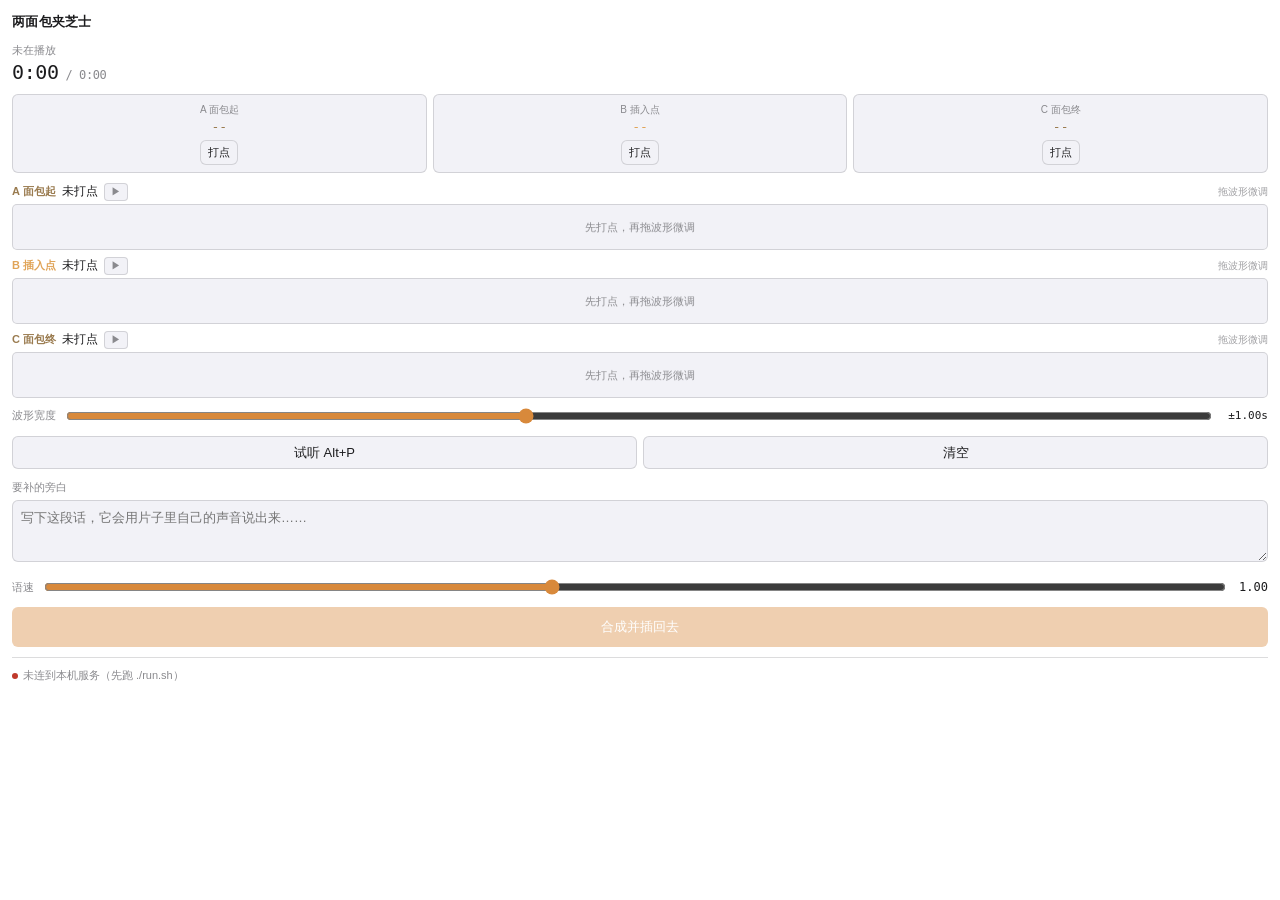
==== iina/ui/index.html @ eeb8ca0b "refactor: 去掉整片进度条，改成 A→C 试听条 播放器自己就有进度条，面板里再画一条是重复。真正值得单独呈现的只有 旁白要照着来的那一段。  - 删除顶部那条按全片时长归一化的进度条（HTM" ====
<!DOCTYPE html>
<html lang="zh-CN">
<head>
<meta charset="utf-8">
<meta name="viewport" content="width=device-width, initial-scale=1">
<title>两面包夹芝士</title>
<style>
  :root {
    --bg: #ffffff;
    --surface: #f2f2f7;
    --border: rgba(60, 60, 67, 0.18);
    --text: #1c1c1e;
    --muted: #8a8a8e;
    --accent: #d8893b;
    --accent-text: #ffffff;
    --bread: #9a7b4f;
    --cheese: #e0a458;
    --ok: #1d9e75;
    --bad: #c0392b;
  }
  @media (prefers-color-scheme: dark) {
    :root {
      --bg: #1e1e1e;
      --surface: #2a2a2c;
      --border: rgba(255, 255, 255, 0.14);
      --text: #f2f2f7;
      --muted: #98989d;
      --accent: #e0a458;
      --accent-text: #2c1e08;
      --bread: #c8a97a;
      --cheese: #f0bf72;
      --ok: #35c79a;
      --bad: #e8736a;
    }
  }
  * { box-sizing: border-box; }
  body {
    margin: 0;
    padding: 12px;
    background: var(--bg);
    color: var(--text);
    font: 13px/1.5 -apple-system, "PingFang SC", "Helvetica Neue", sans-serif;
    -webkit-user-select: none;
  }
  h1 { margin: 0 0 10px; font-size: 13px; font-weight: 600; letter-spacing: .02em; }
  .file {
    font-size: 11px; color: var(--muted);
    white-space: nowrap; overflow: hidden; text-overflow: ellipsis;
    margin-bottom: 2px;
  }
  .clock {
    font: 500 20px/1.2 ui-monospace, "SF Mono", Menlo, monospace;
    letter-spacing: -.02em; margin-bottom: 10px;
  }
  .clock small { font-size: 12px; color: var(--muted); font-weight: 400; }

  .field { margin-bottom: 10px; }
  .label { font-size: 11px; color: var(--muted); margin-bottom: 4px; display: block; }
  textarea {
    width: 100%; min-height: 62px; resize: vertical;
    background: var(--surface); color: var(--text);
    border: 1px solid var(--border); border-radius: 6px;
    padding: 7px 8px; font: inherit; outline: none;
    -webkit-user-select: text;
  }
  textarea:focus { border-color: var(--accent); }

  button {
    font: inherit; cursor: pointer;
    border: 1px solid var(--border); border-radius: 6px;
    background: var(--surface); color: var(--text);
    padding: 6px 10px;
  }
  button:active { opacity: .7; }
  button.primary {
    background: var(--accent); color: var(--accent-text);
    border-color: transparent; font-weight: 500; width: 100%; padding: 9px;
  }
  button.primary:disabled { opacity: .4; cursor: default; }
  button.tiny { padding: 3px 7px; font-size: 11px; }

  .marks { display: flex; gap: 6px; margin-bottom: 10px; }
  .mark {
    flex: 1; padding: 7px 6px; border-radius: 6px;
    background: var(--surface); border: 1px solid var(--border); text-align: center;
  }
  .mark .k { font-size: 10px; color: var(--muted); display: block; }
  .mark .v {
    font: 500 13px/1.4 ui-monospace, "SF Mono", Menlo, monospace;
    display: block; margin: 1px 0 4px;
  }
  .mark.set { border-color: var(--accent); }
  .mark[data-role="A"] .v, .mark[data-role="C"] .v { color: var(--bread); }
  .mark[data-role="B"] .v { color: var(--cheese); }

  /* 三条微调轨道：同一段波形画三遍，各自以自己的打点为中心。
     中间那条固定的竖线才是打点的位置 —— 左右拖波形，就是把这个点挪到别处。 */
  .lanes { margin-bottom: 8px; }
  .lane { margin-bottom: 7px; }
  .laneHead {
    display: flex; align-items: baseline; gap: 6px;
    font-size: 10px; color: var(--muted); margin-bottom: 3px;
  }
  .laneHead .k { font-weight: 600; font-size: 11px; }
  .laneHead .v {
    font: 500 12px/1 ui-monospace, "SF Mono", Menlo, monospace;
    color: var(--text);
  }
  .laneHead .hint { margin-left: auto; opacity: .8; }
  /* 轨道自己的播放键：播的就是这条轴上看到的那一小段 */
  .mini {
    padding: 0 6px; height: 18px; line-height: 16px; font-size: 10px;
    border-radius: 4px; border: 1px solid var(--border);
    background: var(--surface); color: var(--muted); cursor: pointer;
  }
  .mini.on { color: var(--accent); border-color: var(--accent); }
  .lane[data-role="A"] .k, .lane[data-role="C"] .k { color: var(--bread); }
  .lane[data-role="B"] .k { color: var(--cheese); }
  .lane canvas {
    display: block; width: 100%; height: 46px;
    background: var(--surface); border: 1px solid var(--border);
    border-radius: 5px; cursor: ew-resize; touch-action: none;
  }
  .zoom {
    display: flex; align-items: center; gap: 8px;
    font-size: 11px; color: var(--muted); margin-bottom: 10px;
  }
  .zoom .label { margin: 0; }
  .zoom input[type=range] { flex: 1; accent-color: var(--accent); }
  .zoom .v {
    font: 500 11px/1 ui-monospace, "SF Mono", Menlo, monospace;
    color: var(--text); min-width: 46px; text-align: right;
  }

  .row { display: flex; gap: 6px; margin-bottom: 10px; }
  .row button { flex: 1; }

  /* A→C 试听条。整片进度没必要在面板里再画一条 —— 播放器自己就有。
     这里只关心旁白要照着来的那一段：播到哪儿、B 插在哪儿。 */
  .refwrap { margin-bottom: 10px; }
  .refbar {
    height: 22px; background: var(--surface); border-radius: 5px;
    position: relative; overflow: hidden; cursor: pointer;
    border: 1px solid var(--border);
  }
  .refbar.on { border-color: var(--accent); }
  .refbar .fill { position: absolute; top: 0; bottom: 0; left: 0; right: 0; background: var(--bread); opacity: .35; }
  .refbar .rb { position: absolute; top: 0; bottom: 0; width: 2px; background: var(--cheese); }
  .refbar .rhead { position: absolute; top: 0; bottom: 0; width: 1.5px; background: var(--text); }
  .refmeta {
    display: flex; justify-content: space-between; gap: 8px;
    font-size: 10px; color: var(--muted); margin-top: 3px;
  }
  .refmeta .v { font: 500 10px/1 ui-monospace, "SF Mono", Menlo, monospace; }

  .speed {
    display: flex; align-items: center; gap: 8px;
    font-size: 11px; color: var(--muted);
  }
  .speed .label { margin: 0; }
  .speed input[type=range] { flex: 1; accent-color: var(--accent); }
  .speed .v {
    font: 500 12px/1 ui-monospace, "SF Mono", Menlo, monospace;
    color: var(--text); min-width: 32px; text-align: right;
  }

  .status {
    margin-top: 10px; padding-top: 9px; border-top: 1px solid var(--border);
    font-size: 11px; color: var(--muted);
  }
  .dot { display: inline-block; width: 6px; height: 6px; border-radius: 50%; margin-right: 5px; }
  .dot.on { background: var(--ok); }
  .dot.off { background: var(--bad); }
</style>
</head>
<body>
  <h1>两面包夹芝士</h1>
  <div class="file" id="file">未在播放</div>
  <div class="clock"><span id="pos">--:--</span><small id="dur"> / --:--</small></div>

  <div class="marks">
    <div class="mark" id="mA" data-role="A"><span class="k">A 面包起</span><span class="v">--</span><button class="tiny" data-set="A">打点</button></div>
    <div class="mark" id="mB" data-role="B"><span class="k">B 插入点</span><span class="v">--</span><button class="tiny" data-set="B">打点</button></div>
    <div class="mark" id="mC" data-role="C"><span class="k">C 面包终</span><span class="v">--</span><button class="tiny" data-set="C">打点</button></div>
  </div>

  <div class="refwrap" id="refWrap" style="display:none">
    <div class="refbar" id="refbar" title="点一下跳到该处">
      <div class="fill"></div>
      <div class="rb" id="rbB" style="display:none"></div>
      <div class="rhead" id="rhead" style="display:none"></div>
    </div>
    <div class="refmeta"><span id="rbA">A</span><span id="rbLen"></span><span id="rbC">C</span></div>
  </div>

  <div class="lanes">
    <div class="lane" data-role="A">
      <div class="laneHead"><span class="k">A 面包起</span><span class="v" id="lvA">未打点</span><button class="mini" id="lpA" data-play="a" title="播放这条轴上看到的这一小段">▶</button><span class="hint">拖波形微调</span></div>
      <canvas id="lcA"></canvas>
    </div>
    <div class="lane" data-role="B">
      <div class="laneHead"><span class="k">B 插入点</span><span class="v" id="lvB">未打点</span><button class="mini" id="lpB" data-play="b" title="播放这条轴上看到的这一小段">▶</button><span class="hint">拖波形微调</span></div>
      <canvas id="lcB"></canvas>
    </div>
    <div class="lane" data-role="C">
      <div class="laneHead"><span class="k">C 面包终</span><span class="v" id="lvC">未打点</span><button class="mini" id="lpC" data-play="c" title="播放这条轴上看到的这一小段">▶</button><span class="hint">拖波形微调</span></div>
      <canvas id="lcC"></canvas>
    </div>
  </div>

  <div class="zoom">
    <span class="label">波形宽度</span>
    <input type="range" id="zoom" min="0" max="5" step="1" value="2">
    <span class="v" id="zoom-v">±1.00s</span>
  </div>

  <div class="row">
    <button id="btnPrev">试听 Alt+P</button>
    <button id="btnReset">清空</button>
  </div>

  <div class="field">
    <span class="label">要补的旁白</span>
    <textarea id="text" placeholder="写下这段话，它会用片子里自己的声音说出来……"></textarea>
  </div>

  <div class="field speed">
    <span class="label">语速</span>
    <input type="range" id="speed" min="0.7" max="1.4" step="0.05" value="1.0">
    <span class="v" id="speed-v">1.00</span>
  </div>

  <button class="primary" id="btnGen" disabled>合成并插回去</button>

  <div class="status"><span class="dot off" id="dot"></span><span id="st">正在连接</span></div>

  <!-- 生成完成后展开：给出成品的真实路径，并能直接在访达里选中 -->
  <div id="outBox" style="display:none;margin-top:8px;padding:8px 10px;
       border:1px solid var(--border);border-radius:8px;background:var(--surface)">
    <div id="outPath" style="font-size:11px;line-height:1.5;word-break:break-all;
         color:var(--muted);margin-bottom:6px"></div>
    <button id="btnReveal" style="font-size:12px;padding:4px 10px">在访达中显示</button>
  </div>

<script>
(function () {
  var el = function (id) { return document.getElementById(id); };
  var API = "http://127.0.0.1:8733";
  var st = {
    pos: 0, dur: 0, file: "", path: "", a: null, b: null, c: null,
    backend: false, job: null, msg: "", notice: null, result: null,
    // 插件推来的区间播放状态；playRole 是本地记的「最后按的是哪条轴的播放键」
    playing: false, prange: null, playRole: null,
  };

  function fmt(s) {
    if (s === null || s === undefined || isNaN(s)) return "--:--";
    s = Math.max(0, Math.floor(s));
    var h = Math.floor(s / 3600), m = Math.floor((s % 3600) / 60), x = s % 60;
    var mm = (h > 0) ? String(m).padStart(2, "0") : String(m);
    return (h > 0 ? h + ":" : "") + mm + ":" + String(x).padStart(2, "0");
  }

  // 打点要能落在毫秒上，只显示到秒就没法判断自己打在哪儿
  function fmtMs(s) {
    if (s === null || s === undefined || isNaN(s)) return "--";
    return fmt(s) + "." + String(Math.floor((s % 1) * 1000)).padStart(3, "0");
  }

  el("speed").oninput = function (e) {
    el("speed-v").textContent = (+e.target.value).toFixed(2);
  };

  function post(p, body) {
    return fetch(API + p, {
      method: "POST",
      headers: { "Content-Type": "application/json" },
      body: JSON.stringify(body || {}),
    }).then(function (r) { return r.json(); });
  }

  /*
   * 官方消息桥。IINA 在文档创建时就把 window.iina 注入进插件页面
   * （postMessage 走 webkit.messageHandlers.iina，onMessage 收插件推来的消息），
   * 插件侧对应的就是 iina.sidebar.postMessage / onMessage —— 即时双向，不用轮询，
   * 也不必让后端在中间传话。能用就用，用不了才退回后端会话那一套。
   */
  /*
   * 即便 window.iina 存在，也不能假定这条通路一定送得过来 —— 插件侧如果没接住
   * （例如注册监听的时机被 loadFile 清掉），这里就会一直收不到状态。
   * 所以 useBridge 是可降级的：收不到东西就把它关掉，退回轮询。
   */
  var bridge = (window.iina && typeof window.iina.postMessage === "function") ? window.iina : null;
  var useBridge = !!bridge;
  var gotState = false;
  var polling = false;

  // 面板 → 插件。桥不通时，这些指令改写成旧的会话字段，让插件轮询取走
  var LEGACY = {
    setMark: function (d) { var p = {}; p[d.role] = d.t; return { marks: p }; },
    setMarkAt: function (d) { var p = {}; p[d.role] = d.t; return { marks: p }; },
    clearMarks: function () { return { marks: { a: null, b: null, c: null } }; },
    preview: function () { return { want_preview: true }; },
    // 没有桥就做不到「播一段自动停」，退到区间开头算了，剩下的交给用户按空格
    playRange: function (d) { return { want_goto: d.from }; },
    stop: function () { return { want_pause_toggle: true }; },
    goto: function (d) { return { want_goto: d.t }; },
    toggle: function () { return { want_pause_toggle: true }; },
  };

  function send(cmd, data) {
    if (useBridge) { bridge.postMessage("cmd", { cmd: cmd, data: data || {} }); return; }
    var f = LEGACY[cmd];
    if (f) post("/api/session", f(data || {})).catch(function () {});
  }

  function applyState(d) {
    gotState = true;
    if (d.pos !== undefined) st.pos = d.pos;
    if (d.dur !== undefined) st.dur = d.dur;
    if (d.playing !== undefined) {
      st.playing = !!d.playing;
      st.prange = d.prange || null;
      if (!st.playing) st.playRole = null;   // 播完了，按钮复位
    }
    if (d.name || d.path) {
      if (d.path && d.path !== st.path) PEAKS = { a: null, b: null, c: null };
      st.file = d.name || d.path; st.path = d.path || "";
    }
    // 拖动期间不能让插件推来的 marks 覆盖本地 —— 插件那边的打点要到松手才更新，
    // 它每轮推的还是旧值，照单全收的话拖到一半会被打回去
    if (d.marks && !dragging) { st.a = d.marks.a; st.b = d.marks.b; st.c = d.marks.c; }
    paint();
  }

  /*
   * 焦点。这块面板是播放器侧栏里的一个 WKWebView：它拿到 first responder 之后，
   * 空格就落进网页而不是播放器，表现是「敲空格没反应」。IINA 只在窗口重新变成
   * key window 时把焦点收回去，所以这里自己留两条退路 ——
   * Esc 或点面板空白处就交出焦点；焦点还停在面板里（但不在输入框）时，
   * 空格转发给播放器去暂停。
   */
  function isTyping() {
    var a = document.activeElement;
    return !!a && (a.tagName === "TEXTAREA" || a.tagName === "INPUT");
  }
  function handBackFocus() {
    var a = document.activeElement;
    if (a && a.blur) a.blur();
  }
  document.addEventListener("keydown", function (e) {
    if (e.key === "Escape") { handBackFocus(); return; }
    if (e.key === " " && !isTyping()) {
      e.preventDefault();          // 别让网页把这一下当成滚动
      send("toggle");
    }
  });
  document.addEventListener("mousedown", function (e) {
    if (isTyping() && e.target && !e.target.closest("input, textarea, button, a, select")) {
      handBackFocus();
    }
  });

  // 桥通了就不用轮询：插件把状态直接推过来。桥不通才退回旧办法 ——
  // 插件把状态写进后端会话，面板到这里取。
  function poll() {
    return fetch(API + "/api/session")
      .then(function (r) { return r.json(); })
      .then(function (d) {
        st.backend = true;
        applyState(d);
        // 插件不能在自己的 http 回调里弹提示（那个回调跑在后台队列，碰 AppKit
        // 会让播放器 abort），这类提示寄存在会话里，由面板代显示。
        st.notice = (d.notice && Date.now() / 1000 - d.notice.at < 6) ? d.notice : null;
        paint();
      })
      .catch(function () { st.backend = false; paint(); });
  }

  // 桥只管播放器这一侧；后端是否还活着（合成要走它）得自己问一次。
  // 没连上才慢慢重试，别刷屏
  function probeBackend() {
    fetch(API + "/api/session")
      .then(function (r) { return r.json(); })
      .then(function () { st.backend = true; paint(); })
      .catch(function () { st.backend = false; paint(); });
  }

  function startPolling(why) {
    if (polling) return;
    polling = true;
    if (why) { st.msg = why; paint(); }
    setInterval(poll, 400);
    poll();
  }

  if (useBridge) {
    bridge.onMessage("state", applyState);
    bridge.onMessage("marks", function (d) { st.a = d.a; st.b = d.b; st.c = d.c; paint(); });
    bridge.onMessage("notice", function (d) {
      st.notice = (d && Date.now() / 1000 - d.at < 6) ? d : null;
      paint();
    });
    bridge.postMessage("ui-ready", {});
    probeBackend();
    setInterval(function () { if (!st.backend) probeBackend(); }, 3000);
    // 看门狗：桥在，但插件侧一直没把状态送过来（多半是它没接住消息），
    // 那就别干等，退回轮询让面板照常能用
    setTimeout(function () {
      if (!gotState) { useBridge = false; startPolling("插件未推送状态，已改用轮询"); }
    }, 2500);
  } else {
    startPolling();
  }

  function setMark(role) {
    send("setMark", { role: role, t: st.pos });
  }

  function clearMarks() {
    send("clearMarks");
  }

  function run() {
    if (!st.path) { st.msg = "先在播放器里打开一个文件"; paint(); return; }
    el("btnGen").disabled = true;
    st.result = null;
    st.msg = "正在读取素材…";
    paint();

    post("/api/open", { path: st.path })
      .then(function (r) {
        if (!r.ok) throw new Error(r.error || "打不开这个文件");
        st.job = r.id;
        st.msg = "正在合成，第一次要约一分钟…";
        paint();
        return post("/api/job/" + r.id + "/generate", {
          a: st.a, b: st.b, c: st.c,
          text: el("text").value.trim(),
          mode: "sandwich", speed: +el("speed").value || 1.0,
          auto_ref: true, pace: false, unify_loudness: false, qc: true,
        });
      })
      .then(function () {
        var tick = setInterval(function () {
          fetch(API + "/api/job/" + st.job)
            .then(function (r) { return r.json(); })
            .then(function (j) {
              st.msg = j.message || j.stage;
              paint();
              if (j.stage === "done" || j.stage === "error") {
                clearInterval(tick);
                st.job = null;
                if (j.stage === "done") {
                  st.result = j.result || null;
                  st.msg = st.result && st.result.out_dir
                    ? "已生成，成品在下方（可直接在访达里打开）"
                    : "已生成，到输出目录查看";
                  var pc = st.result && st.result.pace;
                  if (pc && pc.reason) st.msg = "语速对齐：" + pc.reason + "。" + st.msg;
                } else {
                  st.result = null;
                  st.msg = "出错：" + (j.error || "未知原因");
                }
                paint();
              }
            })
            .catch(function () {});
        }, 700);
      })
      .catch(function (e) {
        st.msg = "失败：" + (e.message || e);
        paint();
      });
  }

  /* ---------- 三条微调轨道 ----------
   *
   * 三个点各占一条轨道，各自以自己的打点为中心画同一段波形。
   * 中间那条固定的竖线才是打点的位置：把波形往右拖，等于让竖线指向更早的内容，
   * 也就是把打点往前挪。
   *
   * 波形不是整轨压成的粗粒度概览 —— 那样放大到秒级以下就糊了。这里只向后端
   * 要「打点附近一小段、固定毫秒级格宽」的波形，长片也一样快。
   */

  var HALVES = [0.25, 0.5, 1, 2, 4, 8];    // 轨道可见的半窗口（秒）
  var halfIdx = 2;
  var PEAKS = { a: null, b: null, c: null };
  var pending = { a: false, b: false, c: false };
  var dragging = null;
  var CSSV = {};
  var LANE_H = 46;

  function readCss() {
    var s = getComputedStyle(document.documentElement);
    ["--bread", "--cheese", "--muted", "--accent"].forEach(function (n) {
      CSSV[n] = s.getPropertyValue(n).trim();
    });
  }
  function half() { return HALVES[halfIdx]; }

  /** 打点不能越过邻居，也不能出界 —— 拖到底就停在那儿，不让它错位。 */
  function clampMark(role, t) {
    // 时长还没拿到时先放开上界，否则会把 C 一路钳到 0
    var lo = 0, hi = (st.dur > 0) ? st.dur : Infinity;
    if (role === "a") {
      hi = (st.b !== null ? st.b : (st.c !== null ? st.c : hi)) - 0.001;
    } else if (role === "b") {
      lo = (st.a !== null ? st.a : 0) + 0.001;
      hi = (st.c !== null ? st.c : hi) - 0.001;
    } else {
      lo = (st.b !== null ? st.b : (st.a !== null ? st.a : 0)) + 0.001;
    }
    if (hi < lo) hi = lo;
    return Math.min(Math.max(t, Math.max(0, lo)), hi);
  }

  function peaksFresh(role) {
    var p = PEAKS[role], t = st[role];
    if (!p || !p.peaks || t === null) return false;
    // 留出两倍窗口的余量，拖动时不至于每动一下就要重新解码
    var margin = half() * 2;
    return t - margin >= p.t0 && t + margin <= p.t0 + p.span;
  }

  function ensurePeaks(role) {
    var t = st[role];
    if (t === null || !st.path) { PEAKS[role] = null; return; }
    if (peaksFresh(role) || pending[role]) return;
    pending[role] = true;
    var span = Math.min(60, Math.max(4, half() * 12));
    fetch(API + "/api/peaks?path=" + encodeURIComponent(st.path) +
          "&center=" + t + "&span=" + span)
      .then(function (r) { return r.json(); })
      .then(function (d) {
        pending[role] = false;
        if (d && d.peaks) { PEAKS[role] = d; drawLane(role); }
      })
      .catch(function () { pending[role] = false; });
  }

  function drawLane(role) {
    var cv = el("lc" + role.toUpperCase());
    if (!cv || !cv.getContext) return;
    var dpr = window.devicePixelRatio || 1;
    var w = cv.clientWidth || 240;
    if (cv.width !== Math.round(w * dpr)) {
      cv.width = Math.round(w * dpr);
      cv.height = Math.round(LANE_H * dpr);
    }
    var g = cv.getContext("2d");
    g.setTransform(dpr, 0, 0, dpr, 0, 0);
    g.clearRect(0, 0, w, LANE_H);

    var t = st[role], p = PEAKS[role];
    g.font = '11px -apple-system, "PingFang SC", sans-serif';
    g.textAlign = "center";
    if (t === null) {
      g.fillStyle = CSSV["--muted"] || "#888";
      g.fillText("先打点，再拖波形微调", w / 2, LANE_H / 2 + 4);
      return;
    }
    if (p && p.peaks && p.peaks.length) {
      var t0 = t - half(), n = p.peaks.length;
      g.fillStyle = (role === "b") ? (CSSV["--cheese"] || "#e0a458")
                                   : (CSSV["--bread"] || "#9a7b4f");
      for (var x = 0; x < w; x++) {
        var ta = t0 + (x / w) * half() * 2;
        var tb = t0 + ((x + 1) / w) * half() * 2;
        var i0 = Math.floor((ta - p.t0) / p.res);
        var i1 = Math.ceil((tb - p.t0) / p.res);
        if (i1 <= i0) i1 = i0 + 1;
        if (i0 < 0) i0 = 0;
        if (i1 > n) i1 = n;
        if (i0 >= n) continue;
        var v = 0;
        for (var i = i0; i < i1; i++) { if (p.peaks[i] > v) v = p.peaks[i]; }
        var bh = Math.max(1, v * (LANE_H - 8));
        g.fillRect(x, (LANE_H - bh) / 2, 1, bh);
      }
    } else {
      g.fillStyle = CSSV["--muted"] || "#888";
      g.fillText("波形读取中…", w / 2, LANE_H / 2 + 4);
    }
    // 中线：这一条才是打点所在的位置
    g.fillStyle = CSSV["--accent"] || "#d8893b";
    g.fillRect(Math.round(w / 2) - 0.75, 0, 1.5, LANE_H);

    drawPlayhead(g, w, t - half(), t + half());
  }

  /**
   * 播放头。轴能看见的只有 [t0, t1] 这一小段，播放头落在里面就画一条随播移动的
   * 竖线（带三角，好跟中间那条固定的打点竖线区分）；落到窗外只在边缘画个箭头 ——
   * 播 A→C 那种长区间时，播放头多半已经扫出视野了。
   */
  function drawPlayhead(g, w, t0, t1) {
    var head = CSSV["--text"] || "#e8e6e3";
    var span = t1 - t0;
    if (st.pos >= t0 && st.pos <= t1) {
      var px = ((st.pos - t0) / span) * w;
      g.fillStyle = head;
      g.fillRect(px - 0.5, 0, 1, LANE_H);
      g.beginPath();
      g.moveTo(px - 3.5, 0); g.lineTo(px + 3.5, 0); g.lineTo(px, 5.5);
      g.closePath(); g.fill();
      return;
    }
    if (!st.playing) return;
    var right = st.pos > t1;
    var ex = right ? w - 5 : 5;
    g.fillStyle = head;
    g.beginPath();
    if (right) { g.moveTo(ex + 4, LANE_H - 8); g.lineTo(ex + 4, LANE_H - 2); g.lineTo(ex, LANE_H - 5); }
    else { g.moveTo(ex - 4, LANE_H - 8); g.lineTo(ex - 4, LANE_H - 2); g.lineTo(ex, LANE_H - 5); }
    g.closePath(); g.fill();
  }

  /**
   * 播一条轴。播的就是这条轴上能看见的那一小段（± 波形宽度），
   * 所以播放头一定会在视野里从左扫到右 —— 微调时听得见也看得见。
   */
  function playLane(role) {
    var h = half();
    send("playRange", {
      from: Math.max(0, st[role] - h), to: st[role] + h,
      label: role.toUpperCase() + " 附近 ±" + h.toFixed(2) + "s",
    });
    if (useBridge) {
      // 插件要下一轮才把 playing 推回来，这里先乐观地切一下，别让按钮慢半拍
      st.playing = true;
      st.playRole = role;
      st.prange = { from: Math.max(0, st[role] - h), to: st[role] + h };
    } else {
      st.msg = "已跳到这一段开头（没走官方桥时不会自动停）";
    }
    paint();
  }

  document.querySelectorAll("[data-play]").forEach(function (b) {
    b.addEventListener("click", function () {
      var role = b.getAttribute("data-play");
      if (st[role] === null) { st.msg = "先打上这个点，才能听它附近"; paint(); return; }
      if (st.playing && st.playRole === role) {   // 再点一次就是停
        send("stop");
        st.playing = false; st.playRole = null; st.prange = null;
        paint();
        return;
      }
      playLane(role);
    });
  });

  function refreshLanes() {
    ["a", "b", "c"].forEach(function (role) {
      el("lv" + role.toUpperCase()).textContent =
        (st[role] === null) ? "未打点" : fmtMs(st[role]);
      ensurePeaks(role);
      drawLane(role);
    });
  }

  ["a", "b", "c"].forEach(function (role) {
    var cv = el("lc" + role.toUpperCase());
    var startX = 0, startT = 0, moved = false;

    cv.addEventListener("pointerdown", function (e) {
      if (st[role] === null) return;
      dragging = role;
      startX = e.clientX;
      startT = st[role];
      moved = false;
      try { cv.setPointerCapture(e.pointerId); } catch (err) { /* 忽略 */ }
      e.preventDefault();
    });

    cv.addEventListener("pointermove", function (e) {
      if (dragging !== role) return;
      var w = cv.clientWidth || 240;
      if (Math.abs(e.clientX - startX) > 1) moved = true;
      // 波形往右拖 → 竖线指向更早的内容 → 打点往前挪
      var dt = (e.clientX - startX) / w * half() * 2;
      st[role] = clampMark(role, startT - dt);
      paint();          // paint 末尾会顺带刷新三条轨道
    });

    // 松手才落库：拖动过程中一直往插件发消息既吵，也会让播放器不停跳转
    cv.addEventListener("pointerup", function (e) {
      if (dragging !== role) return;
      dragging = null;
      try { cv.releasePointerCapture(e.pointerId); } catch (err) { /* 忽略 */ }
      if (!moved) return;
      send("setMarkAt", { role: role, t: st[role] });
      if (st.playing && st.playRole === role) {
        playLane(role);   // 边听边挪：松手就接着从新位置播，不必再点一次
      } else {
        send("goto", { t: st[role] });   // 跳过去听一下，确认落在哪个字前面
      }
      ensurePeaks(role);
    });
    cv.addEventListener("pointercancel", function () { dragging = null; });
  });

  el("zoom").oninput = function (e) {
    halfIdx = (+e.target.value) || 0;
    el("zoom-v").textContent = "±" + half().toFixed(2) + "s";
    // 缩放一变，需要的分辨率与窗口长度都变了，缓存全部作废
    PEAKS = { a: null, b: null, c: null };
    refreshLanes();
  };

  /**
   * A→C 试听条。整片的进度不用在面板里再画一条（播放器自己就有），
   * 但「旁白要照着来的那一段」值得单独一条：A 与 C 打好后出现，
   * 试听时播放头在里面走，B 的位置也标在上面 —— 一眼看出旁白会插在哪儿。
   */
  function paintRefbar() {
    var ok = st.a !== null && st.c !== null && st.c > st.a;
    el("refWrap").style.display = ok ? "block" : "none";
    if (!ok) return;
    var span = st.c - st.a;
    var at = function (t) { return ((t - st.a) / span * 100) + "%"; };

    var hasB = st.b !== null && st.b > st.a && st.b < st.c;
    el("rbB").style.display = hasB ? "block" : "none";
    if (hasB) el("rbB").style.left = at(st.b);

    // 播放头只在落进 A→C 时才画：在这段之外，它对试听没有意义
    var inside = st.pos >= st.a && st.pos <= st.c;
    el("rhead").style.display = inside ? "block" : "none";
    if (inside) el("rhead").style.left = at(st.pos);

    el("rbA").textContent = fmtMs(st.a);
    el("rbC").textContent = fmtMs(st.c);
    el("rbLen").textContent = span.toFixed(2) + "s" +
      (hasB ? " · B 在 " + (st.b - st.a).toFixed(2) + "s" : "");

    // 正在播的就是 A→C 时把这条点亮，说明「现在听的是这一段」
    var pr = st.prange;
    var on = !!(st.playing && pr && pr.from <= st.a + 0.01 && pr.to >= st.c - 0.01);
    el("refbar").className = "refbar" + (on ? " on" : "");
  }

  // 点条上任意一处就跳过去 —— 想从中间听一句，不必先拖播放器
  el("refbar").addEventListener("click", function (e) {
    if (!(st.a !== null && st.c !== null && st.c > st.a)) return;
    var box = el("refbar");
    var r = (box.getBoundingClientRect && box.getBoundingClientRect()) ||
            { left: 0, width: box.clientWidth || 0 };
    var f = Math.min(1, Math.max(0, (e.clientX - (r.left || 0)) / (r.width || 1)));
    var t = st.a + f * (st.c - st.a);
    st.pos = t;                 // 插件下一轮才把新位置推回来，先自己挪一下
    send("goto", { t: t });
    paint();
  });

  function paint() {
    el("file").textContent = st.file || "未在播放";
    el("file").title = st.file || "";
    el("pos").textContent = fmt(st.pos);
    el("dur").textContent = " / " + fmt(st.dur);

    ["a", "b", "c"].forEach(function (k) {
      var v = st[k];
      el("m" + k.toUpperCase()).querySelector(".v").textContent = fmtMs(v);
      el("m" + k.toUpperCase()).className = "mark" + (v !== null ? " set" : "");
      // 哪条轴在播，就把它的键切成停止
      var pb = el("lp" + k.toUpperCase());
      var on = st.playing && st.playRole === k;
      pb.textContent = on ? "■" : "▶";
      pb.className = "mini" + (on ? " on" : "");
      pb.title = on ? "停止" : "播放这条轴上看到的这一小段";
    });

    paintRefbar();

    var ready = st.backend && !!st.path && st.a !== null && st.b !== null &&
                st.c !== null && st.a < st.b && st.b < st.c &&
                el("text").value.trim().length > 0 && !st.job;
    el("btnGen").disabled = !ready;
    el("dot").className = "dot " + (st.backend ? "on" : "off");

    var out = (st.result && st.result.out_dir) ? st.result.out_dir : "";
    el("outBox").style.display = out ? "block" : "none";
    if (out) el("outPath").textContent = out;
    if (st.notice) {
      el("st").textContent = st.notice.text;
      el("st").style.color = st.notice.is_error ? "var(--bad)" : "";
    } else {
      el("st").textContent = st.msg ||
        (st.backend ? "已连接本机服务" : "未连到本机服务（先跑 ./run.sh）");
      el("st").style.color = "";
    }
    refreshLanes();
  }

  document.querySelectorAll("[data-set]").forEach(function (b) {
    b.addEventListener("click", function () {
      setMark(b.getAttribute("data-set").toLowerCase());
    });
  });
  el("btnReset").addEventListener("click", clearMarks);
  // 播放控制只能由插件做（面板拿不到 iina.core），这里只是下个指令
  el("btnPrev").addEventListener("click", function () {
    if (st.a === null || st.c === null) {
      st.msg = "先打上 A 和 C 才能试听";
      paint();
      return;
    }
    if (st.playing) {           // 正在播就先停下，不管播的是哪一段
      send("stop");
      st.playing = false; st.playRole = null; st.prange = null;
      st.msg = "已停止";
    } else {
      send("preview");
      st.playRole = null;
      st.msg = "正在播放 A→C，旁白会照这段的语气来";
    }
    paint();
  });
  readCss();
  el("zoom-v").textContent = "±" + half().toFixed(2) + "s";

  el("text").addEventListener("input", paint);
  el("btnGen").addEventListener("click", run);
  el("btnReveal").addEventListener("click", function () {
    var p = st.result && (st.result.out_wav || st.result.out_dir);
    if (!p) return;
    post("/api/reveal", { path: p });
  });

  paint();
})();
</script>
</body>
</html>
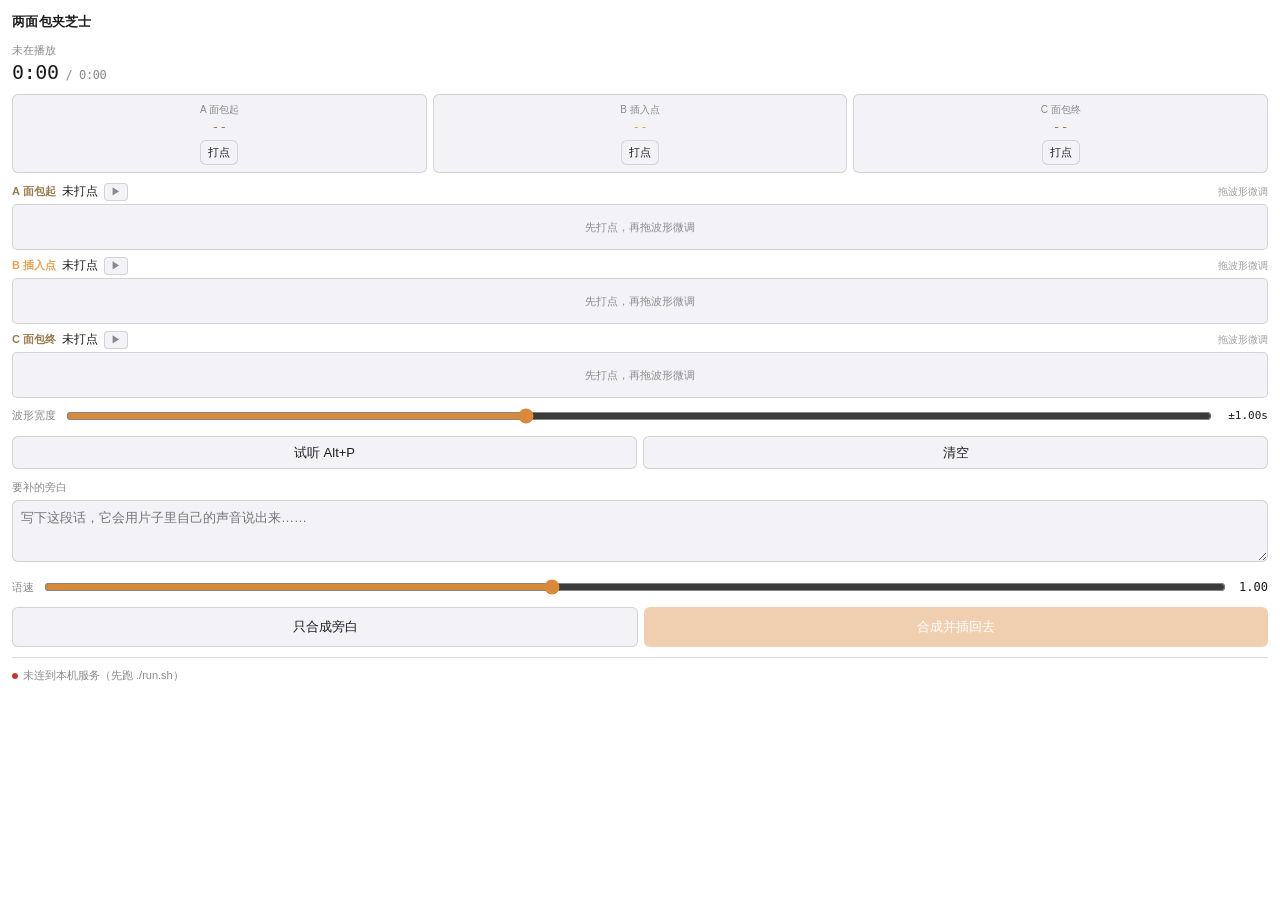
==== commit 932fc481: "feat: 生成拆成「只合成旁白」与「合成并插回去」两个按钮" ====
--- a/iina/ui/index.html
+++ b/iina/ui/index.html
@@ -230,7 +230,11 @@
     <span class="v" id="speed-v">1.00</span>
   </div>
 
-  <button class="primary" id="btnGen" disabled>合成并插回去</button>
+  <!-- 两件事分开：先只合成旁白听一句，满意了再插回原声 -->
+  <div class="row">
+    <button id="btnNar" disabled title="只用 A→C 的音色念出来，不碰原声">只合成旁白</button>
+    <button class="primary" id="btnGen" disabled title="切成 A→B + 旁白 + B→C">合成并插回去</button>
+  </div>
 
   <div class="status"><span class="dot off" id="dot"></span><span id="st">正在连接</span></div>
 
@@ -421,23 +425,31 @@
     send("clearMarks");
   }
 
-  function run() {
+  /**
+   * mode = "narration" 只合成旁白（不切面包、不拼接）；
+   * mode = "sandwich" 才是完整的两面包夹芝士。两者共用同一条流水线，
+   * 差别只在后端要不要继续做下去。
+   */
+  function run(mode) {
     if (!st.path) { st.msg = "先在播放器里打开一个文件"; paint(); return; }
     el("btnGen").disabled = true;
+    el("btnNar").disabled = true;
     st.result = null;
     st.msg = "正在读取素材…";
     paint();
+    var narOnly = (mode === "narration");
 
     post("/api/open", { path: st.path })
       .then(function (r) {
         if (!r.ok) throw new Error(r.error || "打不开这个文件");
         st.job = r.id;
-        st.msg = "正在合成，第一次要约一分钟…";
+        st.msg = narOnly ? "正在合成旁白，第一次要约一分钟…"
+                         : "正在合成，第一次要约一分钟…";
         paint();
         return post("/api/job/" + r.id + "/generate", {
           a: st.a, b: st.b, c: st.c,
           text: el("text").value.trim(),
-          mode: "sandwich", speed: +el("speed").value || 1.0,
+          mode: mode, speed: +el("speed").value || 1.0,
           auto_ref: true, pace: false, unify_loudness: false, qc: true,
         });
       })
@@ -453,9 +465,13 @@
                 st.job = null;
                 if (j.stage === "done") {
                   st.result = j.result || null;
-                  st.msg = st.result && st.result.out_dir
-                    ? "已生成，成品在下方（可直接在访达里打开）"
-                    : "已生成，到输出目录查看";
+                  if (!st.result || !st.result.out_dir) {
+                    st.msg = "已生成，到输出目录查看";
+                  } else if (st.result.mode === "narration") {
+                    st.msg = "旁白已生成，还没插回原声（文件在下方）";
+                  } else {
+                    st.msg = "已生成，成品在下方（可直接在访达里打开）";
+                  }
                   var pc = st.result && st.result.pace;
                   if (pc && pc.reason) st.msg = "语速对齐：" + pc.reason + "。" + st.msg;
                 } else {
@@ -775,15 +791,22 @@
 
     paintRefbar();
 
-    var ready = st.backend && !!st.path && st.a !== null && st.b !== null &&
-                st.c !== null && st.a < st.b && st.b < st.c &&
-                el("text").value.trim().length > 0 && !st.job;
+    // 只合成旁白只要有参考区间 A→C 就能跑（B 只是给参考窗口一个偏好位置）；
+    // 要插回去才必须有 A<B<C
+    var base = st.backend && !!st.path && st.a !== null && st.c !== null &&
+               st.a < st.c && el("text").value.trim().length > 0 && !st.job;
+    var ready = base && st.b !== null && st.a < st.b && st.b < st.c;
+    el("btnNar").disabled = !base;
     el("btnGen").disabled = !ready;
     el("dot").className = "dot " + (st.backend ? "on" : "off");
 
     var out = (st.result && st.result.out_dir) ? st.result.out_dir : "";
     el("outBox").style.display = out ? "block" : "none";
-    if (out) el("outPath").textContent = out;
+    if (out) {
+      var name = (st.result.out_wav || "").split("/").pop();
+      el("outPath").textContent =
+        (st.result.mode === "narration" ? "旁白：" : "成品：") + (name || out);
+    }
     if (st.notice) {
       el("st").textContent = st.notice.text;
       el("st").style.color = st.notice.is_error ? "var(--bad)" : "";
@@ -823,7 +846,8 @@
   el("zoom-v").textContent = "±" + half().toFixed(2) + "s";
 
   el("text").addEventListener("input", paint);
-  el("btnGen").addEventListener("click", run);
+  el("btnNar").addEventListener("click", function () { run("narration"); });
+  el("btnGen").addEventListener("click", function () { run("sandwich"); });
   el("btnReveal").addEventListener("click", function () {
     var p = st.result && (st.result.out_wav || st.result.out_dir);
     if (!p) return;
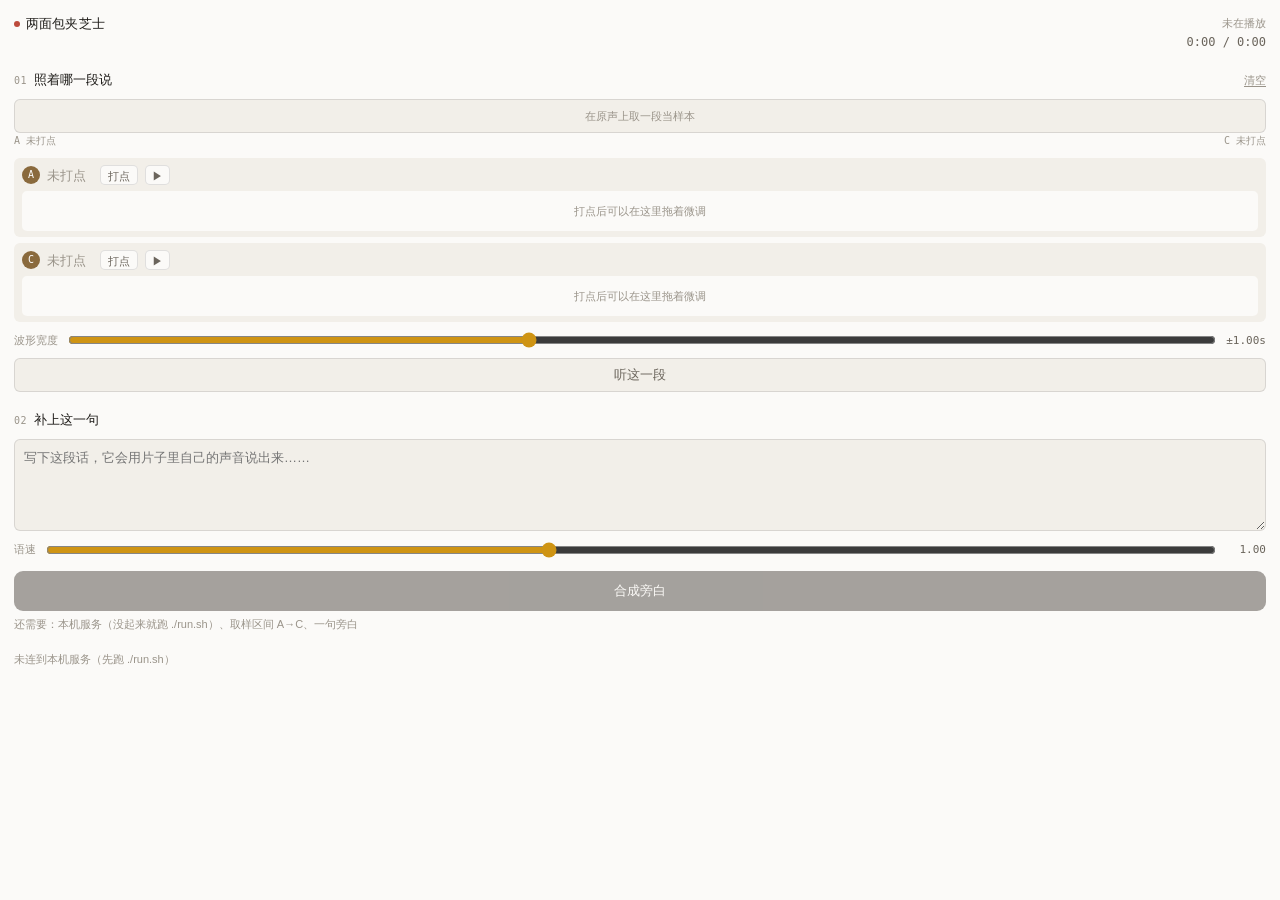
==== commit 09894795: "refactor(panel): 界面按「合成—试听—再决定」重排，B 后置到插回去那一步" ====
--- a/iina/ui/index.html
+++ b/iina/ui/index.html
@@ -6,245 +6,361 @@
 <title>两面包夹芝士</title>
 <style>
   :root {
-    --bg: #ffffff;
-    --surface: #f2f2f7;
-    --border: rgba(60, 60, 67, 0.18);
-    --text: #1c1c1e;
-    --muted: #8a8a8e;
-    --accent: #d8893b;
-    --accent-text: #ffffff;
-    --bread: #9a7b4f;
-    --cheese: #e0a458;
-    --ok: #1d9e75;
-    --bad: #c0392b;
+    --bg: #fbfaf8;
+    --surface: #f2efe9;
+    --surface2: #e7e3da;
+    --border: rgba(60, 60, 67, 0.14);
+    --text: #1d1b18;
+    --text2: #6b655c;
+    --muted: #9a948a;
+    --brand: #cf9413;
+    --bread: #8a6a3d;
+    --ink: #241d16;
+    --onInk: #fdfbf7;
+    --ok: #2f8f6b;
+    --bad: #bd4b3c;
+    --r: 9px;
+    --rsm: 6px;
+    --g: 18px;
   }
   @media (prefers-color-scheme: dark) {
     :root {
-      --bg: #1e1e1e;
-      --surface: #2a2a2c;
-      --border: rgba(255, 255, 255, 0.14);
-      --text: #f2f2f7;
-      --muted: #98989d;
-      --accent: #e0a458;
-      --accent-text: #2c1e08;
-      --bread: #c8a97a;
-      --cheese: #f0bf72;
-      --ok: #35c79a;
-      --bad: #e8736a;
+      --bg: #191714;
+      --surface: #232019;
+      --surface2: #2c281f;
+      --border: rgba(255, 255, 255, 0.12);
+      --text: #f2ece1;
+      --text2: #a8a196;
+      --muted: #7d776d;
+      --brand: #e6b155;
+      --bread: #c2a276;
+      --ink: #e6b155;
+      --onInk: #241a0c;
+      --ok: #4dbf95;
+      --bad: #e58072;
     }
   }
   * { box-sizing: border-box; }
   body {
     margin: 0;
-    padding: 12px;
+    padding: 14px 14px 16px;
     background: var(--bg);
     color: var(--text);
-    font: 13px/1.5 -apple-system, "PingFang SC", "Helvetica Neue", sans-serif;
+    font: 13px/1.55 -apple-system, "PingFang SC", "Helvetica Neue", sans-serif;
     -webkit-user-select: none;
   }
-  h1 { margin: 0 0 10px; font-size: 13px; font-weight: 600; letter-spacing: .02em; }
-  .file {
+
+  /* 顶部是上下文，不是功能：文件名、时间码、服务是否在线 */
+  .top { display: flex; align-items: baseline; gap: 8px; margin-bottom: var(--g); }
+  .brand { display: flex; align-items: center; gap: 6px; flex: none; }
+  .brandName { font-size: 13px; font-weight: 500; letter-spacing: .01em; }
+  .dot { width: 6px; height: 6px; border-radius: 50%; background: var(--muted); flex: none; }
+  .dot.on { background: var(--ok); }
+  .dot.off { background: var(--bad); }
+  .ctx { margin-left: auto; text-align: right; min-width: 0; }
+  .ctx .file {
+    display: block; font-size: 11px; color: var(--muted);
+    max-width: 150px; white-space: nowrap; overflow: hidden; text-overflow: ellipsis;
+  }
+  .ctx .clock {
+    font: 500 12px/1.4 ui-monospace, "SF Mono", Menlo, monospace;
+    color: var(--text2);
+  }
+
+  /* 组：四步。组间距远大于组内间距，眼睛自然读出「先做哪一步」 */
+  .grp + .grp { margin-top: var(--g); }
+  .grpHead { display: flex; align-items: baseline; gap: 7px; margin-bottom: 8px; }
+  .step {
+    font: 500 10px/1 ui-monospace, "SF Mono", Menlo, monospace;
+    color: var(--muted); letter-spacing: .06em; padding-top: 2px;
+  }
+  .grpTitle { font-size: 13px; font-weight: 500; }
+  .grpHead .spacer { flex: 1; }
+
+  /* 参考条：这条常驻。没打点时它是空骨架 —— 它本身就是说明书，
+     告诉用户「要在原声上取一段」，而不是等两个数齐了才冒出来。 */
+  .refwrap { margin-bottom: 9px; }
+  .refbar {
+    position: relative; height: 34px; border-radius: var(--rsm);
+    background: var(--surface); overflow: hidden; cursor: pointer;
+  }
+  .refbar.empty { background: var(--surface); box-shadow: inset 0 0 0 1px var(--border); }
+  .refbar .fill { position: absolute; top: 0; bottom: 0; background: var(--bread); opacity: .22; }
+  .refbar .edge { position: absolute; top: 0; bottom: 0; width: 2px; background: var(--bread); }
+  .refbar .rb { position: absolute; top: 0; bottom: 0; width: 3px; background: var(--brand); }
+  .refbar .rhead { position: absolute; top: 0; bottom: 0; width: 1.5px; background: var(--text); }
+  .refbar .rhead::before {
+    content: ""; position: absolute; top: 0; left: -2px;
+    border: 3px solid transparent; border-top-color: var(--text);
+  }
+  .refbar .empty {
+    position: absolute; inset: 0; display: flex; align-items: center; justify-content: center;
     font-size: 11px; color: var(--muted);
-    white-space: nowrap; overflow: hidden; text-overflow: ellipsis;
-    margin-bottom: 2px;
-  }
-  .clock {
-    font: 500 20px/1.2 ui-monospace, "SF Mono", Menlo, monospace;
-    letter-spacing: -.02em; margin-bottom: 10px;
-  }
-  .clock small { font-size: 12px; color: var(--muted); font-weight: 400; }
-
-  .field { margin-bottom: 10px; }
-  .label { font-size: 11px; color: var(--muted); margin-bottom: 4px; display: block; }
-  textarea {
-    width: 100%; min-height: 62px; resize: vertical;
-    background: var(--surface); color: var(--text);
-    border: 1px solid var(--border); border-radius: 6px;
-    padding: 7px 8px; font: inherit; outline: none;
-    -webkit-user-select: text;
-  }
-  textarea:focus { border-color: var(--accent); }
+  }
+  .refbar.on { box-shadow: inset 0 0 0 1.5px var(--brand); }
+  .refmeta {
+    display: flex; justify-content: space-between; gap: 8px;
+    font: 500 10px/1.6 ui-monospace, "SF Mono", Menlo, monospace; color: var(--muted);
+  }
+
+  /* 一张卡一个时间点：标签、值、两个操作都在同一张卡里。
+     A/C 用的是同一套结构，B 也是 —— 只是 B 住在第四步。 */
+  .card { background: var(--surface); border-radius: var(--rsm); padding: 7px 8px 6px; }
+  .card + .card { margin-top: 6px; }
+  .cardTop { display: flex; align-items: center; gap: 7px; margin-bottom: 6px; }
+  .role {
+    width: 18px; height: 18px; border-radius: 50%; flex: none;
+    display: flex; align-items: center; justify-content: center;
+    font: 500 10px/1 ui-monospace, Menlo, monospace; color: #fff;
+  }
+  [data-role="A"] .role, [data-role="C"] .role { background: var(--bread); }
+  [data-role="B"] .role { background: var(--brand); }
+  .card .cv {
+    font: 500 13px/1 ui-monospace, "SF Mono", Menlo, monospace; color: var(--text);
+  }
+  .card .cv.unset { color: var(--muted); font-weight: 400; }
+  .chip {
+    border: 1px solid var(--border); background: var(--bg); color: var(--text2);
+    border-radius: 5px; padding: 1px 7px; font-size: 11px; cursor: pointer;
+    line-height: 18px; height: 20px;
+  }
+  .chip:hover { color: var(--text); border-color: var(--text2); }
+  .chip.icon { padding: 1px 6px; min-width: 24px; }
+  .chip.on { color: var(--brand); border-color: var(--brand); }
+  .card canvas {
+    display: block; width: 100%; height: 40px; border-radius: 5px;
+    background: var(--bg); cursor: ew-resize; touch-action: none;
+  }
 
   button {
     font: inherit; cursor: pointer;
-    border: 1px solid var(--border); border-radius: 6px;
-    background: var(--surface); color: var(--text);
-    padding: 6px 10px;
-  }
-  button:active { opacity: .7; }
+    border: 1px solid var(--border); border-radius: var(--rsm);
+    background: var(--surface); color: var(--text2); padding: 6px 10px;
+  }
+  button:hover { color: var(--text); }
+  button:active { opacity: .65; }
+  button[disabled] { opacity: .45; cursor: default; }
+  button[disabled]:hover { color: var(--text2); }
+  button.link {
+    border: none; background: none; padding: 2px 0; font-size: 11px;
+    color: var(--muted); text-decoration: underline; text-underline-offset: 2px;
+  }
+  button.link:hover { color: var(--text); }
+  button.wide { display: block; width: 100%; }
+
+  /* 唯一的重色块。旁边不再有同宽的对手，它就是这一屏的目的地 */
   button.primary {
-    background: var(--accent); color: var(--accent-text);
-    border-color: transparent; font-weight: 500; width: 100%; padding: 9px;
-  }
-  button.primary:disabled { opacity: .4; cursor: default; }
-  button.tiny { padding: 3px 7px; font-size: 11px; }
-
-  .marks { display: flex; gap: 6px; margin-bottom: 10px; }
-  .mark {
-    flex: 1; padding: 7px 6px; border-radius: 6px;
-    background: var(--surface); border: 1px solid var(--border); text-align: center;
-  }
-  .mark .k { font-size: 10px; color: var(--muted); display: block; }
-  .mark .v {
-    font: 500 13px/1.4 ui-monospace, "SF Mono", Menlo, monospace;
-    display: block; margin: 1px 0 4px;
-  }
-  .mark.set { border-color: var(--accent); }
-  .mark[data-role="A"] .v, .mark[data-role="C"] .v { color: var(--bread); }
-  .mark[data-role="B"] .v { color: var(--cheese); }
-
-  /* 三条微调轨道：同一段波形画三遍，各自以自己的打点为中心。
-     中间那条固定的竖线才是打点的位置 —— 左右拖波形，就是把这个点挪到别处。 */
-  .lanes { margin-bottom: 8px; }
-  .lane { margin-bottom: 7px; }
-  .laneHead {
-    display: flex; align-items: baseline; gap: 6px;
-    font-size: 10px; color: var(--muted); margin-bottom: 3px;
-  }
-  .laneHead .k { font-weight: 600; font-size: 11px; }
-  .laneHead .v {
-    font: 500 12px/1 ui-monospace, "SF Mono", Menlo, monospace;
-    color: var(--text);
-  }
-  .laneHead .hint { margin-left: auto; opacity: .8; }
-  /* 轨道自己的播放键：播的就是这条轴上看到的那一小段 */
-  .mini {
-    padding: 0 6px; height: 18px; line-height: 16px; font-size: 10px;
-    border-radius: 4px; border: 1px solid var(--border);
-    background: var(--surface); color: var(--muted); cursor: pointer;
-  }
-  .mini.on { color: var(--accent); border-color: var(--accent); }
-  .lane[data-role="A"] .k, .lane[data-role="C"] .k { color: var(--bread); }
-  .lane[data-role="B"] .k { color: var(--cheese); }
-  .lane canvas {
-    display: block; width: 100%; height: 46px;
-    background: var(--surface); border: 1px solid var(--border);
-    border-radius: 5px; cursor: ew-resize; touch-action: none;
-  }
-  .zoom {
-    display: flex; align-items: center; gap: 8px;
-    font-size: 11px; color: var(--muted); margin-bottom: 10px;
-  }
-  .zoom .label { margin: 0; }
-  .zoom input[type=range] { flex: 1; accent-color: var(--accent); }
-  .zoom .v {
-    font: 500 11px/1 ui-monospace, "SF Mono", Menlo, monospace;
-    color: var(--text); min-width: 46px; text-align: right;
-  }
-
-  .row { display: flex; gap: 6px; margin-bottom: 10px; }
-  .row button { flex: 1; }
-
-  /* A→C 试听条。整片进度没必要在面板里再画一条 —— 播放器自己就有。
-     这里只关心旁白要照着来的那一段：播到哪儿、B 插在哪儿。 */
-  .refwrap { margin-bottom: 10px; }
-  .refbar {
-    height: 22px; background: var(--surface); border-radius: 5px;
-    position: relative; overflow: hidden; cursor: pointer;
-    border: 1px solid var(--border);
-  }
-  .refbar.on { border-color: var(--accent); }
-  .refbar .fill { position: absolute; top: 0; bottom: 0; left: 0; right: 0; background: var(--bread); opacity: .35; }
-  .refbar .rb { position: absolute; top: 0; bottom: 0; width: 2px; background: var(--cheese); }
-  .refbar .rhead { position: absolute; top: 0; bottom: 0; width: 1.5px; background: var(--text); }
-  .refmeta {
-    display: flex; justify-content: space-between; gap: 8px;
-    font-size: 10px; color: var(--muted); margin-top: 3px;
-  }
-  .refmeta .v { font: 500 10px/1 ui-monospace, "SF Mono", Menlo, monospace; }
-
-  .speed {
-    display: flex; align-items: center; gap: 8px;
-    font-size: 11px; color: var(--muted);
-  }
-  .speed .label { margin: 0; }
-  .speed input[type=range] { flex: 1; accent-color: var(--accent); }
-  .speed .v {
-    font: 500 12px/1 ui-monospace, "SF Mono", Menlo, monospace;
-    color: var(--text); min-width: 32px; text-align: right;
-  }
+    position: relative; width: 100%; border: none; padding: 10px;
+    background: var(--ink); color: var(--onInk); font-size: 13px; font-weight: 500;
+    border-radius: var(--r); overflow: hidden;
+  }
+  button.primary:hover { color: var(--onInk); }
+  button.primary .pfill {
+    position: absolute; left: 0; top: 0; bottom: 0; width: 0;
+    background: var(--brand); opacity: .32; transition: width .3s linear;
+  }
+  button.primary .ptxt { position: relative; }
+  button.primary[disabled] { opacity: .4; }
+
+  .why { font-size: 11px; color: var(--muted); margin-top: 5px; }
+
+  textarea {
+    display: block; width: 100%; min-height: 92px; resize: vertical;
+    background: var(--surface); color: var(--text); font: inherit; line-height: 1.6;
+    border: 1px solid var(--border); border-radius: var(--rsm);
+    padding: 8px 9px; outline: none; -webkit-user-select: text;
+  }
+  textarea:focus { border-color: var(--brand); }
+
+  .slider { display: flex; align-items: center; gap: 8px; margin-top: 9px; font-size: 11px; color: var(--muted); }
+  .slider input[type=range] { flex: 1; accent-color: var(--brand); min-width: 0; }
+  .slider .v { font: 500 11px/1 ui-monospace, "SF Mono", Menlo, monospace; color: var(--text2); min-width: 40px; text-align: right; }
+
+  /* 第三步：旁白自己的播放器。这一段是面板里唯一由网页直接播的音频 */
+  .player { display: flex; align-items: center; gap: 9px; }
+  .playBig {
+    width: 32px; height: 32px; padding: 0; flex: none; border-radius: 50%;
+    border: 1px solid var(--border); background: var(--surface);
+    color: var(--text); font-size: 12px; line-height: 1;
+  }
+  .playBig.on { background: var(--brand); border-color: var(--brand); color: #fff; }
+  .ptrack { flex: 1; height: 4px; border-radius: 2px; background: var(--surface2); cursor: pointer; position: relative; }
+  .ptrack .pfill { position: absolute; left: 0; top: 0; bottom: 0; width: 0; background: var(--brand); border-radius: 2px; }
+  .ptime { font: 500 11px/1 ui-monospace, Menlo, monospace; color: var(--text2); min-width: 62px; text-align: right; }
+
+  /* 质检：合成完就该立刻看见「像不像」，不用去日志里翻 */
+  .qc { margin-top: 9px; background: var(--surface); border-radius: var(--rsm); padding: 8px 10px; }
+  .qcRow { display: flex; align-items: baseline; gap: 8px; }
+  .qcRow .lb { font-size: 11px; color: var(--muted); }
+  .qcSim { font: 500 15px/1 ui-monospace, Menlo, monospace; }
+  .qcSim.good { color: var(--ok); }
+  .qcSim.mid { color: var(--bread); }
+  .qcSim.low { color: var(--bad); }
+  .qcRow .cnt { margin-left: auto; font-size: 11px; color: var(--muted); }
+  .qc details { margin-top: 6px; }
+  .qc summary { font-size: 11px; color: var(--muted); cursor: pointer; }
+  .qc summary:hover { color: var(--text); }
+  .asr { margin-top: 5px; font-size: 11px; line-height: 1.6; color: var(--text2); -webkit-user-select: text; }
+
+  /* 第四步：两个出口，一个拿到外面去，一个就地拼好 */
+  .exit { background: var(--surface); border-radius: var(--rsm); padding: 9px 10px; }
+  .exit + .exit { margin-top: 6px; }
+  .exitHead { font-size: 12px; font-weight: 500; }
+  .exitName {
+    font: 500 12px/1.5 ui-monospace, Menlo, monospace; margin-top: 2px;
+    word-break: break-all; color: var(--text);
+  }
+  .exitRow { display: flex; align-items: center; gap: 8px; margin-top: 7px; }
+  .exitRow button { padding: 4px 9px; font-size: 11px; }
+  .exitRow .mut { font-size: 10px; color: var(--muted); }
+  .stitch { margin-top: 8px; }
 
   .status {
-    margin-top: 10px; padding-top: 9px; border-top: 1px solid var(--border);
-    font-size: 11px; color: var(--muted);
-  }
-  .dot { display: inline-block; width: 6px; height: 6px; border-radius: 50%; margin-right: 5px; }
-  .dot.on { background: var(--ok); }
-  .dot.off { background: var(--bad); }
+    margin-top: var(--g); font-size: 11px; color: var(--muted);
+    min-height: 16px;
+  }
+  .status.err { color: var(--bad); }
 </style>
 </head>
 <body>
-  <h1>两面包夹芝士</h1>
-  <div class="file" id="file">未在播放</div>
-  <div class="clock"><span id="pos">--:--</span><small id="dur"> / --:--</small></div>
-
-  <div class="marks">
-    <div class="mark" id="mA" data-role="A"><span class="k">A 面包起</span><span class="v">--</span><button class="tiny" data-set="A">打点</button></div>
-    <div class="mark" id="mB" data-role="B"><span class="k">B 插入点</span><span class="v">--</span><button class="tiny" data-set="B">打点</button></div>
-    <div class="mark" id="mC" data-role="C"><span class="k">C 面包终</span><span class="v">--</span><button class="tiny" data-set="C">打点</button></div>
+  <div class="top">
+    <div class="brand"><span class="dot off" id="dot"></span><span class="brandName">两面包夹芝士</span></div>
+    <div class="ctx">
+      <span class="file" id="file">未在播放</span>
+      <span class="clock"><span id="pos">--:--</span> / <span id="dur">--:--</span></span>
+    </div>
   </div>
 
-  <div class="refwrap" id="refWrap" style="display:none">
-    <div class="refbar" id="refbar" title="点一下跳到该处">
-      <div class="fill"></div>
-      <div class="rb" id="rbB" style="display:none"></div>
-      <div class="rhead" id="rhead" style="display:none"></div>
-    </div>
-    <div class="refmeta"><span id="rbA">A</span><span id="rbLen"></span><span id="rbC">C</span></div>
-  </div>
-
-  <div class="lanes">
-    <div class="lane" data-role="A">
-      <div class="laneHead"><span class="k">A 面包起</span><span class="v" id="lvA">未打点</span><button class="mini" id="lpA" data-play="a" title="播放这条轴上看到的这一小段">▶</button><span class="hint">拖波形微调</span></div>
+  <!-- 01 取样：告诉它照着哪一段说话。这一步只需要 A 和 C，没有 B 的位置。 -->
+  <section class="grp">
+    <div class="grpHead">
+      <span class="step">01</span><span class="grpTitle">照着哪一段说</span>
+      <span class="spacer"></span>
+      <button class="link" id="btnReset">清空</button>
+    </div>
+
+    <div class="refwrap">
+      <div class="refbar empty" id="refbar" title="点一下跳到该处">
+        <div class="fill" id="refFill" style="display:none"></div>
+        <div class="edge" id="refEdgeA" style="display:none"></div>
+        <div class="edge" id="refEdgeC" style="display:none"></div>
+        <div class="rb" id="rbB" style="display:none"></div>
+        <div class="rhead" id="rhead" style="display:none"></div>
+        <div class="empty" id="refEmpty">在原声上取一段当样本</div>
+      </div>
+      <div class="refmeta"><span id="rbA">A 未打点</span><span id="rbLen"></span><span id="rbC">C 未打点</span></div>
+    </div>
+
+    <div class="card" data-role="A">
+      <div class="cardTop">
+        <span class="role">A</span>
+        <span class="cv unset" id="lvA">未打点</span>
+        <span class="spacer"></span>
+        <button class="chip" data-set="A">打点</button>
+        <button class="chip icon" id="lpA" data-play="a" title="听这一小段">▶</button>
+      </div>
       <canvas id="lcA"></canvas>
     </div>
-    <div class="lane" data-role="B">
-      <div class="laneHead"><span class="k">B 插入点</span><span class="v" id="lvB">未打点</span><button class="mini" id="lpB" data-play="b" title="播放这条轴上看到的这一小段">▶</button><span class="hint">拖波形微调</span></div>
-      <canvas id="lcB"></canvas>
-    </div>
-    <div class="lane" data-role="C">
-      <div class="laneHead"><span class="k">C 面包终</span><span class="v" id="lvC">未打点</span><button class="mini" id="lpC" data-play="c" title="播放这条轴上看到的这一小段">▶</button><span class="hint">拖波形微调</span></div>
+
+    <div class="card" data-role="C">
+      <div class="cardTop">
+        <span class="role">C</span>
+        <span class="cv unset" id="lvC">未打点</span>
+        <span class="spacer"></span>
+        <button class="chip" data-set="C">打点</button>
+        <button class="chip icon" id="lpC" data-play="c" title="听这一小段">▶</button>
+      </div>
       <canvas id="lcC"></canvas>
     </div>
-  </div>
-
-  <div class="zoom">
-    <span class="label">波形宽度</span>
-    <input type="range" id="zoom" min="0" max="5" step="1" value="2">
-    <span class="v" id="zoom-v">±1.00s</span>
-  </div>
-
-  <div class="row">
-    <button id="btnPrev">试听 Alt+P</button>
-    <button id="btnReset">清空</button>
-  </div>
-
-  <div class="field">
-    <span class="label">要补的旁白</span>
+
+    <div class="slider" style="margin-top:8px">
+      <span>波形宽度</span>
+      <input type="range" id="zoom" min="0" max="5" step="1" value="2">
+      <span class="v" id="zoom-v">±1.00s</span>
+    </div>
+    <div style="margin-top:8px">
+      <button class="wide" id="btnPrev">听这一段</button>
+    </div>
+  </section>
+
+  <!-- 02 写稿并合成：一屏唯一的重操作 -->
+  <section class="grp">
+    <div class="grpHead"><span class="step">02</span><span class="grpTitle">补上这一句</span></div>
     <textarea id="text" placeholder="写下这段话，它会用片子里自己的声音说出来……"></textarea>
-  </div>
-
-  <div class="field speed">
-    <span class="label">语速</span>
-    <input type="range" id="speed" min="0.7" max="1.4" step="0.05" value="1.0">
-    <span class="v" id="speed-v">1.00</span>
-  </div>
-
-  <!-- 两件事分开：先只合成旁白听一句，满意了再插回原声 -->
-  <div class="row">
-    <button id="btnNar" disabled title="只用 A→C 的音色念出来，不碰原声">只合成旁白</button>
-    <button class="primary" id="btnGen" disabled title="切成 A→B + 旁白 + B→C">合成并插回去</button>
-  </div>
-
-  <div class="status"><span class="dot off" id="dot"></span><span id="st">正在连接</span></div>
-
-  <!-- 生成完成后展开：给出成品的真实路径，并能直接在访达里选中 -->
-  <div id="outBox" style="display:none;margin-top:8px;padding:8px 10px;
-       border:1px solid var(--border);border-radius:8px;background:var(--surface)">
-    <div id="outPath" style="font-size:11px;line-height:1.5;word-break:break-all;
-         color:var(--muted);margin-bottom:6px"></div>
-    <button id="btnReveal" style="font-size:12px;padding:4px 10px">在访达中显示</button>
-  </div>
+    <div class="slider">
+      <span>语速</span>
+      <input type="range" id="speed" min="0.7" max="1.4" step="0.05" value="1.0">
+      <span class="v" id="speed-v">1.00</span>
+    </div>
+    <div style="margin-top:11px">
+      <button class="primary" id="btnGen" disabled>
+        <span class="pfill" id="genFill"></span>
+        <span class="ptxt" id="genTxt">合成旁白</span>
+      </button>
+    </div>
+    <div class="why" id="genWhy"></div>
+  </section>
+
+  <!-- 03 试听：合成完最先要过的是这一关，满意了才有第四步 -->
+  <section class="grp" id="g3" style="display:none">
+    <div class="grpHead"><span class="step">03</span><span class="grpTitle">听一句像不像</span></div>
+    <div class="player">
+      <button class="playBig" id="btnNarPlay" title="播放这一段旁白">▶</button>
+      <div class="ptrack" id="narTrack"><div class="pfill" id="narFill"></div></div>
+      <span class="ptime" id="narTime">0:00 / 0:00</span>
+    </div>
+    <audio id="narAudio" preload="metadata"></audio>
+    <div class="qc" id="qcBox" style="display:none">
+      <div class="qcRow">
+        <span class="lb">念得准不准</span>
+        <span class="qcSim" id="qcSim">--</span>
+        <span class="cnt" id="qcCnt"></span>
+      </div>
+      <details>
+        <summary>它实际念出来的是</summary>
+        <div class="asr" id="qcAsr"></div>
+      </details>
+    </div>
+  </section>
+
+  <!-- 04 去向：满意之后才轮到这两个出口，B 只住在第二个里面 -->
+  <section class="grp" id="g4" style="display:none">
+    <div class="grpHead"><span class="step">04</span><span class="grpTitle">然后去哪儿</span></div>
+
+    <div class="exit">
+      <div class="exitHead" id="exitHead">拿到剪辑软件里</div>
+      <div class="exitName" id="outName"></div>
+      <div class="exitRow">
+        <button id="btnReveal">在访达中显示</button>
+        <span class="mut" id="exitNote">拖进你自己的时间线</span>
+      </div>
+    </div>
+
+    <div class="exit" id="exitStitch">
+      <button class="link" id="btnStitchToggle">或者，就在这里插回去</button>
+      <div class="stitch" id="stitchBox" style="display:none">
+        <div class="card" data-role="B">
+          <div class="cardTop">
+            <span class="role">B</span>
+            <span class="cv unset" id="lvB">未打点</span>
+            <span class="spacer"></span>
+            <button class="chip" data-set="B">打点</button>
+            <button class="chip icon" id="lpB" data-play="b" title="听这一小段">▶</button>
+          </div>
+          <canvas id="lcB"></canvas>
+        </div>
+        <div style="margin-top:8px">
+          <button class="primary" id="btnGen2" disabled>
+            <span class="pfill" id="gen2Fill"></span>
+            <span class="ptxt" id="gen2Txt">合成成品</span>
+          </button>
+        </div>
+        <div class="why" id="gen2Why"></div>
+      </div>
+    </div>
+  </section>
+
+  <div class="status" id="st"></div>
 
 <script>
 (function () {
@@ -253,6 +369,7 @@
   var st = {
     pos: 0, dur: 0, file: "", path: "", a: null, b: null, c: null,
     backend: false, job: null, msg: "", notice: null, result: null,
+    stageProgress: 0,
     // 插件推来的区间播放状态；playRole 是本地记的「最后按的是哪条轴的播放键」
     playing: false, prange: null, playRole: null,
   };
@@ -286,8 +403,7 @@
   /*
    * 官方消息桥。IINA 在文档创建时就把 window.iina 注入进插件页面
    * （postMessage 走 webkit.messageHandlers.iina，onMessage 收插件推来的消息），
-   * 插件侧对应的就是 iina.sidebar.postMessage / onMessage —— 即时双向，不用轮询，
-   * 也不必让后端在中间传话。能用就用，用不了才退回后端会话那一套。
+   * 插件侧对应的就是 iina.sidebar.postMessage / onMessage —— 即时双向，不用轮询。
    */
   /*
    * 即便 window.iina 存在，也不能假定这条通路一定送得过来 —— 插件侧如果没接住
@@ -425,74 +541,9 @@
     send("clearMarks");
   }
 
-  /**
-   * mode = "narration" 只合成旁白（不切面包、不拼接）；
-   * mode = "sandwich" 才是完整的两面包夹芝士。两者共用同一条流水线，
-   * 差别只在后端要不要继续做下去。
-   */
-  function run(mode) {
-    if (!st.path) { st.msg = "先在播放器里打开一个文件"; paint(); return; }
-    el("btnGen").disabled = true;
-    el("btnNar").disabled = true;
-    st.result = null;
-    st.msg = "正在读取素材…";
-    paint();
-    var narOnly = (mode === "narration");
-
-    post("/api/open", { path: st.path })
-      .then(function (r) {
-        if (!r.ok) throw new Error(r.error || "打不开这个文件");
-        st.job = r.id;
-        st.msg = narOnly ? "正在合成旁白，第一次要约一分钟…"
-                         : "正在合成，第一次要约一分钟…";
-        paint();
-        return post("/api/job/" + r.id + "/generate", {
-          a: st.a, b: st.b, c: st.c,
-          text: el("text").value.trim(),
-          mode: mode, speed: +el("speed").value || 1.0,
-          auto_ref: true, pace: false, unify_loudness: false, qc: true,
-        });
-      })
-      .then(function () {
-        var tick = setInterval(function () {
-          fetch(API + "/api/job/" + st.job)
-            .then(function (r) { return r.json(); })
-            .then(function (j) {
-              st.msg = j.message || j.stage;
-              paint();
-              if (j.stage === "done" || j.stage === "error") {
-                clearInterval(tick);
-                st.job = null;
-                if (j.stage === "done") {
-                  st.result = j.result || null;
-                  if (!st.result || !st.result.out_dir) {
-                    st.msg = "已生成，到输出目录查看";
-                  } else if (st.result.mode === "narration") {
-                    st.msg = "旁白已生成，还没插回原声（文件在下方）";
-                  } else {
-                    st.msg = "已生成，成品在下方（可直接在访达里打开）";
-                  }
-                  var pc = st.result && st.result.pace;
-                  if (pc && pc.reason) st.msg = "语速对齐：" + pc.reason + "。" + st.msg;
-                } else {
-                  st.result = null;
-                  st.msg = "出错：" + (j.error || "未知原因");
-                }
-                paint();
-              }
-            })
-            .catch(function () {});
-        }, 700);
-      })
-      .catch(function (e) {
-        st.msg = "失败：" + (e.message || e);
-        paint();
-      });
-  }
-
-  /* ---------- 三条微调轨道 ----------
+  /* ---------- 波形轨道 ----------
    *
-   * 三个点各占一条轨道，各自以自己的打点为中心画同一段波形。
+   * 一个点一条轴，各自以自己的打点为中心画同一段波形。
    * 中间那条固定的竖线才是打点的位置：把波形往右拖，等于让竖线指向更早的内容，
    * 也就是把打点往前挪。
    *
@@ -506,11 +557,11 @@
   var pending = { a: false, b: false, c: false };
   var dragging = null;
   var CSSV = {};
-  var LANE_H = 46;
+  var LANE_H = 40;
 
   function readCss() {
     var s = getComputedStyle(document.documentElement);
-    ["--bread", "--cheese", "--muted", "--accent"].forEach(function (n) {
+    ["--bread", "--brand", "--muted", "--text"].forEach(function (n) {
       CSSV[n] = s.getPropertyValue(n).trim();
     });
   }
@@ -559,8 +610,9 @@
   function drawLane(role) {
     var cv = el("lc" + role.toUpperCase());
     if (!cv || !cv.getContext) return;
+    var w = cv.clientWidth || 240;
+    if (!w) return;                       // 折叠起来的轴不用画
     var dpr = window.devicePixelRatio || 1;
-    var w = cv.clientWidth || 240;
     if (cv.width !== Math.round(w * dpr)) {
       cv.width = Math.round(w * dpr);
       cv.height = Math.round(LANE_H * dpr);
@@ -574,13 +626,13 @@
     g.textAlign = "center";
     if (t === null) {
       g.fillStyle = CSSV["--muted"] || "#888";
-      g.fillText("先打点，再拖波形微调", w / 2, LANE_H / 2 + 4);
+      g.fillText("打点后可以在这里拖着微调", w / 2, LANE_H / 2 + 4);
       return;
     }
     if (p && p.peaks && p.peaks.length) {
       var t0 = t - half(), n = p.peaks.length;
-      g.fillStyle = (role === "b") ? (CSSV["--cheese"] || "#e0a458")
-                                   : (CSSV["--bread"] || "#9a7b4f");
+      g.fillStyle = (role === "b") ? (CSSV["--brand"] || "#cf9413")
+                                   : (CSSV["--bread"] || "#8a6a3d");
       for (var x = 0; x < w; x++) {
         var ta = t0 + (x / w) * half() * 2;
         var tb = t0 + ((x + 1) / w) * half() * 2;
@@ -600,7 +652,7 @@
       g.fillText("波形读取中…", w / 2, LANE_H / 2 + 4);
     }
     // 中线：这一条才是打点所在的位置
-    g.fillStyle = CSSV["--accent"] || "#d8893b";
+    g.fillStyle = CSSV["--brand"] || "#cf9413";
     g.fillRect(Math.round(w / 2) - 0.75, 0, 1.5, LANE_H);
 
     drawPlayhead(g, w, t - half(), t + half());
@@ -612,7 +664,7 @@
    * 播 A→C 那种长区间时，播放头多半已经扫出视野了。
    */
   function drawPlayhead(g, w, t0, t1) {
-    var head = CSSV["--text"] || "#e8e6e3";
+    var head = CSSV["--text"] || "#1d1b18";
     var span = t1 - t0;
     if (st.pos >= t0 && st.pos <= t1) {
       var px = ((st.pos - t0) / span) * w;
@@ -639,6 +691,7 @@
    */
   function playLane(role) {
     var h = half();
+    stopNarration();
     send("playRange", {
       from: Math.max(0, st[role] - h), to: st[role] + h,
       label: role.toUpperCase() + " 附近 ±" + h.toFixed(2) + "s",
@@ -670,8 +723,9 @@
 
   function refreshLanes() {
     ["a", "b", "c"].forEach(function (role) {
-      el("lv" + role.toUpperCase()).textContent =
-        (st[role] === null) ? "未打点" : fmtMs(st[role]);
+      var v = el("lv" + role.toUpperCase());
+      v.textContent = (st[role] === null) ? "未打点" : fmtMs(st[role]);
+      v.className = "cv" + (st[role] === null ? " unset" : "");
       ensurePeaks(role);
       drawLane(role);
     });
@@ -727,16 +781,34 @@
   };
 
   /**
-   * A→C 试听条。整片的进度不用在面板里再画一条（播放器自己就有），
-   * 但「旁白要照着来的那一段」值得单独一条：A 与 C 打好后出现，
-   * 试听时播放头在里面走，B 的位置也标在上面 —— 一眼看出旁白会插在哪儿。
+   * 参考条。整片的进度不用在面板里再画一条（播放器自己就有），
+   * 但「旁白要照着来的那一段」值得单独一条：常驻着，没打点时是空骨架，
+   * 打齐了就在里面画出 A→C，B 的位置也标在上面。
    */
   function paintRefbar() {
     var ok = st.a !== null && st.c !== null && st.c > st.a;
-    el("refWrap").style.display = ok ? "block" : "none";
-    if (!ok) return;
+    var bar = el("refbar");
+    bar.className = "refbar" + (ok ? "" : " empty");
+    el("refEmpty").style.display = ok ? "none" : "flex";
+    el("refFill").style.display = ok ? "block" : "none";
+    el("refEdgeA").style.display = ok ? "block" : "none";
+    el("refEdgeC").style.display = ok ? "block" : "none";
+    if (!ok) {
+      el("rbA").textContent = "A 未打点";
+      el("rbC").textContent = "C 未打点";
+      el("rbLen").textContent = "";
+      el("rbB").style.display = "none";
+      el("rhead").style.display = "none";
+      return;
+    }
     var span = st.c - st.a;
     var at = function (t) { return ((t - st.a) / span * 100) + "%"; };
+
+    el("refFill").style.left = at(st.a);
+    el("refFill").style.right = "auto";
+    el("refFill").style.width = ((st.c - st.a) / span * 100) + "%";
+    el("refEdgeA").style.left = at(st.a);
+    el("refEdgeC").style.left = at(st.c);
 
     var hasB = st.b !== null && st.b > st.a && st.b < st.c;
     el("rbB").style.display = hasB ? "block" : "none";
@@ -755,7 +827,7 @@
     // 正在播的就是 A→C 时把这条点亮，说明「现在听的是这一段」
     var pr = st.prange;
     var on = !!(st.playing && pr && pr.from <= st.a + 0.01 && pr.to >= st.c - 0.01);
-    el("refbar").className = "refbar" + (on ? " on" : "");
+    if (on) bar.className = "refbar on";
   }
 
   // 点条上任意一处就跳过去 —— 想从中间听一句，不必先拖播放器
@@ -771,49 +843,210 @@
     paint();
   });
 
+  /* ---------- 旁白播放：合成出来的那一段由网页自己播 ----------
+   * 参考监听的是原声，得交给播放器；旁白是面板自己产出的文件，
+   * 用 audio 元素播最直接 —— 它有独立的进度，能反复听这一句到底像不像。
+   */
+  var nar = el("narAudio");
+
+  function narStopUi() {
+    el("btnNarPlay").textContent = "▶";
+    el("btnNarPlay").className = "playBig";
+  }
+  function stopNarration() {
+    if (nar && !nar.paused) { nar.pause(); nar.currentTime = 0; }
+    narStopUi();
+    paintNarProgress();
+  }
+  function paintNarProgress() {
+    var d = nar.duration;
+    if (!d || isNaN(d)) { el("narFill").style.width = "0%"; return; }
+    el("narFill").style.width = ((nar.currentTime / d) * 100) + "%";
+    el("narTime").textContent = fmt(nar.currentTime) + " / " + fmt(d);
+  }
+  nar.addEventListener("timeupdate", paintNarProgress);
+  nar.addEventListener("loadedmetadata", paintNarProgress);
+  nar.addEventListener("ended", function () { narStopUi(); paintNarProgress(); });
+  nar.addEventListener("play", function () {
+    el("btnNarPlay").textContent = "■";
+    el("btnNarPlay").className = "playBig on";
+  });
+  el("btnNarPlay").addEventListener("click", function () {
+    if (!nar.src) return;
+    if (!nar.paused) { nar.pause(); narStopUi(); return; }
+    // 别让播放器里的原声和旁白叠在一起
+    if (st.playing) { send("stop"); st.playing = false; st.playRole = null; st.prange = null; }
+    nar.play().catch(function () { st.msg = "这一段播不出来"; paint(); });
+    paint();
+  });
+  el("narTrack").addEventListener("click", function (e) {
+    var d = nar.duration;
+    if (!d || isNaN(d)) return;
+    var box = el("narTrack");
+    var r = (box.getBoundingClientRect && box.getBoundingClientRect()) ||
+            { left: 0, width: box.clientWidth || 0 };
+    var f = Math.min(1, Math.max(0, (e.clientX - (r.left || 0)) / (r.width || 1)));
+    nar.currentTime = f * d;
+    paintNarProgress();
+  });
+
+  function paintQc(res) {
+    var q = res && res.qc;
+    if (!q || q.error || q.similarity === undefined) {
+      el("qcBox").style.display = "none";
+      return;
+    }
+    el("qcBox").style.display = "block";
+    var v = Math.round(q.similarity * 1000) / 10;
+    var s = el("qcSim");
+    s.textContent = v.toFixed(1) + "%";
+    s.className = "qcSim " + (v >= 95 ? "good" : (v >= 85 ? "mid" : "low"));
+    el("qcCnt").textContent = (q.diff_count ? q.diff_count + " 处不一致" :
+                               (typeof q.diff_count === "number" ? "逐字一致" : ""));
+    el("qcAsr").textContent = q.asr_text || "";
+  }
+
+  /**
+   * mode = "narration" 只合成旁白（不切面包、不拼接）；
+   * mode = "sandwich" 才是把旁白夹回 A→B、B→C 之间。两者共用同一条流水线，
+   * 差别只在后端要不要继续做下去。
+   *
+   * 界面上是同一条路：先合成旁白，听完决定要不要插回去。
+   */
+  function run(mode) {
+    if (!st.path) { st.msg = "先在播放器里打开一个文件"; paint(); return; }
+    st.result = null;
+    st.jobPending = true;
+    st.msg = "正在读取素材…";
+    stopNarration();
+    paint();
+    var narOnly = (mode === "narration");
+
+    post("/api/open", { path: st.path })
+      .then(function (r) {
+        if (!r.ok) throw new Error(r.error || "打不开这个文件");
+        st.job = r.id;
+        st.msg = "正在合成，第一次要约一分钟…";
+        paint();
+        return post("/api/job/" + r.id + "/generate", {
+          a: st.a, b: st.b, c: st.c,
+          text: el("text").value.trim(),
+          mode: mode, speed: +el("speed").value || 1.0,
+          auto_ref: true, pace: false, unify_loudness: false, qc: true,
+        });
+      })
+      .then(function () {
+        var tick = setInterval(function () {
+          fetch(API + "/api/job/" + st.job)
+            .then(function (r) { return r.json(); })
+            .then(function (j) {
+              st.msg = j.message || j.stage;
+              st.stageProgress = (typeof j.progress === "number") ? j.progress : 0;
+              paint();
+              if (j.stage === "done" || j.stage === "error") {
+                clearInterval(tick);
+                st.job = null;
+                st.stageProgress = 0;
+                if (j.stage === "done") {
+                  st.result = j.result || null;
+                  if (st.result && st.result.narration) {
+                    nar.src = API + st.result.narration;
+                    nar.load();
+                  }
+                  st.msg = (st.result && st.result.mode === "narration")
+                    ? "听着行就往下走第 04 步"
+                    : "成品已生成，就在下方";
+                  var pc = st.result && st.result.pace;
+                  if (pc && pc.reason) st.msg = "语速对齐：" + pc.reason + "。" + st.msg;
+                } else {
+                  st.result = null;
+                  st.msg = "出错：" + (j.error || "未知原因");
+                }
+                paint();
+              }
+            })
+            .catch(function () {});
+        }, 700);
+      })
+      .catch(function (e) {
+        st.job = null;
+        st.stageProgress = 0;
+        st.msg = "失败：" + (e.message || e);
+        paint();
+      });
+  }
+
+  /** 差什么就说明白，别让用户对着一个灰按钮猜。 */
+  function missing() {
+    var m = [];
+    if (!st.backend) m.push("本机服务（没起来就跑 ./run.sh）");
+    else if (!st.path) m.push("一个正在播放的文件");
+    if (!(st.a !== null && st.c !== null && st.c > st.a)) m.push("取样区间 A→C");
+    if (!el("text").value.trim()) m.push("一句旁白");
+    return m;
+  }
+  function missingStitch() {
+    if (!st.result) return "先在第 02 步合成旁白";
+    if (st.b === null) return "打上插入点 B：旁白会从这里插进去";
+    if (!(st.a < st.b && st.b < st.c)) return "B 要落在 A 和 C 之间";
+    return "";
+  }
+
   function paint() {
     el("file").textContent = st.file || "未在播放";
     el("file").title = st.file || "";
     el("pos").textContent = fmt(st.pos);
-    el("dur").textContent = " / " + fmt(st.dur);
-
+    el("dur").textContent = fmt(st.dur);
+    el("dot").className = "dot " + (st.backend ? "on" : "off");
+
+    var busy = !!st.job;
+    var m = missing();
+    var canGen = !busy && m.length === 0;
+    el("btnGen").disabled = !canGen;
+    el("genTxt").textContent = busy ? (st.msg || "正在合成…") : "合成旁白";
+    el("genFill").style.width = busy ? (st.stageProgress * 100) + "%" : "0%";
+    el("genWhy").textContent = busy ? "" : (m.length ? "还需要：" + m.join("、")
+                                                     : "会用 A→C 这一段的音色念出来");
+
+    // 合成出来的东西都在第三步与第四步，没有结果就不占地方
+    var has = !!st.result;
+    el("g3").style.display = has ? "block" : "none";
+    el("g4").style.display = has ? "block" : "none";
+    if (has) {
+      paintQc(st.result);
+      var name = ((st.result.out_wav || "").split("/").pop()) || "";
+      el("outName").textContent = name;
+      el("outName").title = st.result.out_wav || "";
+      var stitched = st.result.mode !== "narration";
+      el("exitHead").textContent = stitched ? "成品" : "旁白 · 拿到剪辑软件里";
+      el("exitNote").textContent = stitched ? "整段已经拼好" : "拖进你自己的时间线";
+      el("exitStitch").style.display = stitched ? "none" : "block";
+
+      var ms = missingStitch();
+      el("btnGen2").disabled = !!ms;
+      el("gen2Why").textContent = ms;
+      el("gen2Fill").style.width = busy ? (st.stageProgress * 100) + "%" : "0%";
+      el("gen2Txt").textContent = busy ? (st.msg || "正在合成…") : "合成成品";
+    }
+
+    // 哪条轴在播，就把它的键切成停止
     ["a", "b", "c"].forEach(function (k) {
-      var v = st[k];
-      el("m" + k.toUpperCase()).querySelector(".v").textContent = fmtMs(v);
-      el("m" + k.toUpperCase()).className = "mark" + (v !== null ? " set" : "");
-      // 哪条轴在播，就把它的键切成停止
       var pb = el("lp" + k.toUpperCase());
       var on = st.playing && st.playRole === k;
       pb.textContent = on ? "■" : "▶";
-      pb.className = "mini" + (on ? " on" : "");
-      pb.title = on ? "停止" : "播放这条轴上看到的这一小段";
+      pb.className = "chip icon" + (on ? " on" : "");
+      pb.title = on ? "停止" : "听这一小段";
     });
 
     paintRefbar();
 
-    // 只合成旁白只要有参考区间 A→C 就能跑（B 只是给参考窗口一个偏好位置）；
-    // 要插回去才必须有 A<B<C
-    var base = st.backend && !!st.path && st.a !== null && st.c !== null &&
-               st.a < st.c && el("text").value.trim().length > 0 && !st.job;
-    var ready = base && st.b !== null && st.a < st.b && st.b < st.c;
-    el("btnNar").disabled = !base;
-    el("btnGen").disabled = !ready;
-    el("dot").className = "dot " + (st.backend ? "on" : "off");
-
-    var out = (st.result && st.result.out_dir) ? st.result.out_dir : "";
-    el("outBox").style.display = out ? "block" : "none";
-    if (out) {
-      var name = (st.result.out_wav || "").split("/").pop();
-      el("outPath").textContent =
-        (st.result.mode === "narration" ? "旁白：" : "成品：") + (name || out);
-    }
     if (st.notice) {
       el("st").textContent = st.notice.text;
-      el("st").style.color = st.notice.is_error ? "var(--bad)" : "";
+      el("st").className = "status" + (st.notice.is_error ? " err" : "");
     } else {
       el("st").textContent = st.msg ||
         (st.backend ? "已连接本机服务" : "未连到本机服务（先跑 ./run.sh）");
-      el("st").style.color = "";
+      el("st").className = "status";
     }
     refreshLanes();
   }
@@ -836,24 +1069,33 @@
       st.playing = false; st.playRole = null; st.prange = null;
       st.msg = "已停止";
     } else {
+      stopNarration();
       send("preview");
       st.playRole = null;
       st.msg = "正在播放 A→C，旁白会照这段的语气来";
     }
     paint();
   });
-  readCss();
-  el("zoom-v").textContent = "±" + half().toFixed(2) + "s";
+
+  el("btnStitchToggle").addEventListener("click", function () {
+    var box = el("stitchBox");
+    var open = box.style.display === "none";
+    box.style.display = open ? "block" : "none";
+    el("btnStitchToggle").textContent = open ? "收起" : "或者，就在这里插回去";
+    if (open) { ensurePeaks("b"); drawLane("b"); }
+  });
 
   el("text").addEventListener("input", paint);
-  el("btnNar").addEventListener("click", function () { run("narration"); });
-  el("btnGen").addEventListener("click", function () { run("sandwich"); });
+  el("btnGen").addEventListener("click", function () { run("narration"); });
+  el("btnGen2").addEventListener("click", function () { run("sandwich"); });
   el("btnReveal").addEventListener("click", function () {
     var p = st.result && (st.result.out_wav || st.result.out_dir);
     if (!p) return;
     post("/api/reveal", { path: p });
   });
 
+  readCss();
+  el("zoom-v").textContent = "±" + half().toFixed(2) + "s";
   paint();
 })();
 </script>
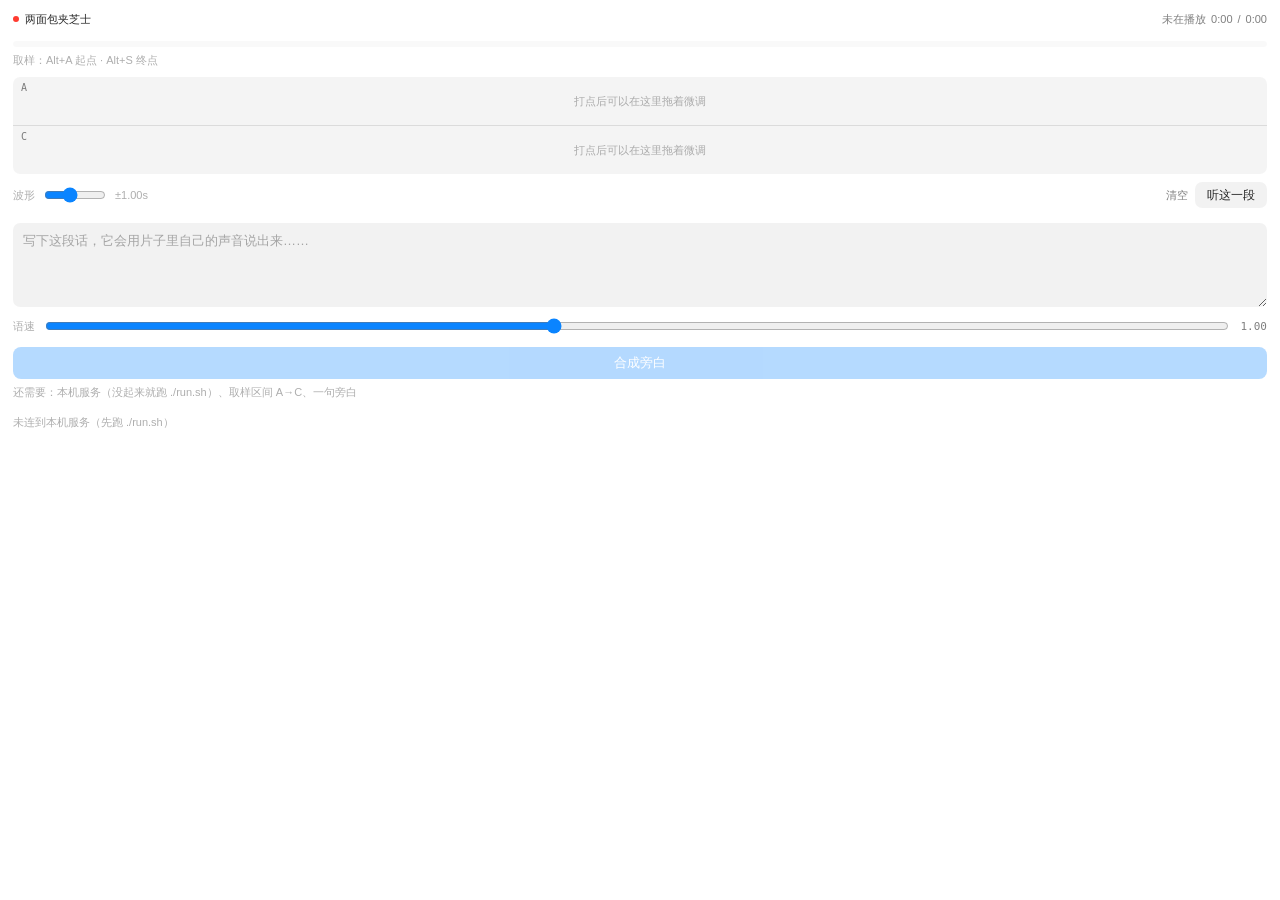
==== commit 437d762b: "redesign(panel): 面板改为 macOS 原生观感——去编号去描边，同一数据只出现一次" ====
--- a/iina/ui/index.html
+++ b/iina/ui/index.html
@@ -5,305 +5,308 @@
 <meta name="viewport" content="width=device-width, initial-scale=1">
 <title>两面包夹芝士</title>
 <style>
+  /*
+   * 界面本身不带颜色。
+   * 颜色只属于内容：波形、选区、播放头 —— 外加唯一的强调色，它取系统设置里
+   * 你自己挑的那一个（AccentColor）。UI 的分块一律靠留白与材质差，不靠描边。
+   */
   :root {
-    --bg: #fbfaf8;
-    --surface: #f2efe9;
-    --surface2: #e7e3da;
-    --border: rgba(60, 60, 67, 0.14);
-    --text: #1d1b18;
-    --text2: #6b655c;
-    --muted: #9a948a;
-    --brand: #cf9413;
-    --bread: #8a6a3d;
-    --ink: #241d16;
-    --onInk: #fdfbf7;
-    --ok: #2f8f6b;
-    --bad: #bd4b3c;
-    --r: 9px;
-    --rsm: 6px;
-    --g: 18px;
+    color-scheme: light dark;
+
+    --label: rgba(0, 0, 0, 0.85);
+    --label2: rgba(0, 0, 0, 0.5);
+    --label3: rgba(0, 0, 0, 0.32);
+    --chip: rgba(0, 0, 0, 0.05);
+    --chipHi: rgba(0, 0, 0, 0.095);
+    --sunken: rgba(0, 0, 0, 0.045);
+    --hair: rgba(0, 0, 0, 0.1);
+    --bad: #ff3b30;
+    --warn: #ff9500;
+
+    --accent: #0a84ff;
+    --onAccent: #fff;
+
+    /* canvas 里要用的四个：波形回归中性，中心竖线与播放头用强调色 */
+    --bread: rgba(0, 0, 0, 0.42);
+    --brand: #0a84ff;
+    --muted: rgba(0, 0, 0, 0.3);
+    --text: rgba(0, 0, 0, 0.85);
+
+    --r: 10px;
+    --rsm: 7px;
+    --rxs: 5px;
+  }
+  @supports (color: AccentColor) {
+    :root { --accent: AccentColor; --onAccent: AccentColorText; --brand: AccentColor; }
   }
   @media (prefers-color-scheme: dark) {
     :root {
-      --bg: #191714;
-      --surface: #232019;
-      --surface2: #2c281f;
-      --border: rgba(255, 255, 255, 0.12);
-      --text: #f2ece1;
-      --text2: #a8a196;
-      --muted: #7d776d;
-      --brand: #e6b155;
-      --bread: #c2a276;
-      --ink: #e6b155;
-      --onInk: #241a0c;
-      --ok: #4dbf95;
-      --bad: #e58072;
-    }
-  }
+      --label: rgba(255, 255, 255, 0.9);
+      --label2: rgba(255, 255, 255, 0.55);
+      --label3: rgba(255, 255, 255, 0.34);
+      --chip: rgba(255, 255, 255, 0.08);
+      --chipHi: rgba(255, 255, 255, 0.14);
+      --sunken: rgba(255, 255, 255, 0.055);
+      --hair: rgba(255, 255, 255, 0.11);
+      --bad: #ff453a;
+      --warn: #ff9f0a;
+      --bread: rgba(255, 255, 255, 0.4);
+      --muted: rgba(255, 255, 255, 0.28);
+      --text: rgba(255, 255, 255, 0.9);
+    }
+  }
+
   * { box-sizing: border-box; }
   body {
     margin: 0;
-    padding: 14px 14px 16px;
-    background: var(--bg);
-    color: var(--text);
-    font: 13px/1.55 -apple-system, "PingFang SC", "Helvetica Neue", sans-serif;
+    padding: 11px 13px 13px;
+    background: transparent;
+    color: var(--label);
+    font: 13px/1.5 -apple-system, "SF Pro Text", "PingFang SC", "Helvetica Neue", sans-serif;
+    -webkit-font-smoothing: antialiased;
     -webkit-user-select: none;
   }
 
-  /* 顶部是上下文，不是功能：文件名、时间码、服务是否在线 */
-  .top { display: flex; align-items: baseline; gap: 8px; margin-bottom: var(--g); }
-  .brand { display: flex; align-items: center; gap: 6px; flex: none; }
-  .brandName { font-size: 13px; font-weight: 500; letter-spacing: .01em; }
-  .dot { width: 6px; height: 6px; border-radius: 50%; background: var(--muted); flex: none; }
-  .dot.on { background: var(--ok); }
+  /* 顶部这一行是元信息，不是标题栏：文件名与时间码同一行，服务状态只占一个点 */
+  .top { display: flex; align-items: center; gap: 6px; font-size: 11px; color: var(--label2); }
+  .top .title { color: var(--label); font-weight: 500; }
+  .top .file {
+    max-width: 108px; overflow: hidden; text-overflow: ellipsis; white-space: nowrap;
+  }
+  .top .tc { margin-left: auto; display: flex; align-items: center; gap: 5px; flex: none; }
+  .dot { width: 6px; height: 6px; border-radius: 50%; background: var(--label3); flex: none; }
+  .dot.on { background: var(--accent); }
   .dot.off { background: var(--bad); }
-  .ctx { margin-left: auto; text-align: right; min-width: 0; }
-  .ctx .file {
-    display: block; font-size: 11px; color: var(--muted);
-    max-width: 150px; white-space: nowrap; overflow: hidden; text-overflow: ellipsis;
-  }
-  .ctx .clock {
-    font: 500 12px/1.4 ui-monospace, "SF Mono", Menlo, monospace;
-    color: var(--text2);
-  }
-
-  /* 组：四步。组间距远大于组内间距，眼睛自然读出「先做哪一步」 */
-  .grp + .grp { margin-top: var(--g); }
-  .grpHead { display: flex; align-items: baseline; gap: 7px; margin-bottom: 8px; }
-  .step {
+
+  /* 取样区间：6px 的一条浅槽。没取样时它就是空槽，本身就是说明 */
+  .refrange { margin-top: 13px; }
+  .refbar {
+    position: relative; height: 6px; border-radius: 3px;
+    background: var(--sunken); overflow: hidden; cursor: pointer;
+  }
+  .refbar.empty { opacity: .55; }
+  .refbar .fill { position: absolute; top: 0; bottom: 0; background: var(--accent); opacity: .26; }
+  .refbar .edge { position: absolute; top: 0; bottom: 0; width: 2px; background: var(--accent); }
+  .refbar .rb { position: absolute; top: 0; bottom: 0; width: 2px; background: var(--label); opacity: .5; }
+  .refbar .rhead { position: absolute; top: 0; bottom: 0; width: 2px; background: var(--label); }
+  .refbar.on { box-shadow: inset 0 0 0 1px var(--accent); }
+  .refmeta {
+    display: flex; justify-content: space-between; gap: 8px; margin-top: 5px;
+    font-size: 11px; color: var(--label2);
+  }
+  .refmeta .hint { color: var(--label3); }
+
+  /* 三条轴是一组，不是一个一个的盒子：共享一个容器，之间只用一条 hairline */
+  .lanes {
+    margin-top: 9px; border-radius: var(--rsm); overflow: hidden; background: var(--sunken);
+  }
+  .lane { position: relative; }
+  .lane + .lane { border-top: 0.5px solid var(--hair); }
+  .lane canvas {
+    display: block; width: 100%; height: 48px; touch-action: none; cursor: ew-resize;
+  }
+  .lane:hover canvas { background: var(--chip); }
+  .laneTag {
+    position: absolute; left: 8px; top: 6px; pointer-events: none;
     font: 500 10px/1 ui-monospace, "SF Mono", Menlo, monospace;
-    color: var(--muted); letter-spacing: .06em; padding-top: 2px;
-  }
-  .grpTitle { font-size: 13px; font-weight: 500; }
-  .grpHead .spacer { flex: 1; }
-
-  /* 参考条：这条常驻。没打点时它是空骨架 —— 它本身就是说明书，
-     告诉用户「要在原声上取一段」，而不是等两个数齐了才冒出来。 */
-  .refwrap { margin-bottom: 9px; }
-  .refbar {
-    position: relative; height: 34px; border-radius: var(--rsm);
-    background: var(--surface); overflow: hidden; cursor: pointer;
-  }
-  .refbar.empty { background: var(--surface); box-shadow: inset 0 0 0 1px var(--border); }
-  .refbar .fill { position: absolute; top: 0; bottom: 0; background: var(--bread); opacity: .22; }
-  .refbar .edge { position: absolute; top: 0; bottom: 0; width: 2px; background: var(--bread); }
-  .refbar .rb { position: absolute; top: 0; bottom: 0; width: 3px; background: var(--brand); }
-  .refbar .rhead { position: absolute; top: 0; bottom: 0; width: 1.5px; background: var(--text); }
-  .refbar .rhead::before {
-    content: ""; position: absolute; top: 0; left: -2px;
-    border: 3px solid transparent; border-top-color: var(--text);
-  }
-  .refbar .empty {
-    position: absolute; inset: 0; display: flex; align-items: center; justify-content: center;
-    font-size: 11px; color: var(--muted);
-  }
-  .refbar.on { box-shadow: inset 0 0 0 1.5px var(--brand); }
-  .refmeta {
-    display: flex; justify-content: space-between; gap: 8px;
-    font: 500 10px/1.6 ui-monospace, "SF Mono", Menlo, monospace; color: var(--muted);
-  }
-
-  /* 一张卡一个时间点：标签、值、两个操作都在同一张卡里。
-     A/C 用的是同一套结构，B 也是 —— 只是 B 住在第四步。 */
-  .card { background: var(--surface); border-radius: var(--rsm); padding: 7px 8px 6px; }
-  .card + .card { margin-top: 6px; }
-  .cardTop { display: flex; align-items: center; gap: 7px; margin-bottom: 6px; }
-  .role {
-    width: 18px; height: 18px; border-radius: 50%; flex: none;
-    display: flex; align-items: center; justify-content: center;
-    font: 500 10px/1 ui-monospace, Menlo, monospace; color: #fff;
-  }
-  [data-role="A"] .role, [data-role="C"] .role { background: var(--bread); }
-  [data-role="B"] .role { background: var(--brand); }
-  .card .cv {
-    font: 500 13px/1 ui-monospace, "SF Mono", Menlo, monospace; color: var(--text);
-  }
-  .card .cv.unset { color: var(--muted); font-weight: 400; }
+    color: var(--label2); letter-spacing: .05em;
+  }
+  /* 轴上的操作平时藏着，指针进来了才浮出来 —— 波形自己才是主角 */
+  .laneTop {
+    position: absolute; right: 6px; top: 5px; display: flex; align-items: center; gap: 4px;
+    opacity: 0; transition: opacity .12s ease;
+  }
+  .lane:hover .laneTop, .laneTop:focus-within, .laneTop:has(.on) { opacity: 1; }
+
+  .cv {
+    font: 500 11px/1 ui-monospace, "SF Mono", Menlo, monospace;
+    color: var(--label); font-variant-numeric: tabular-nums;
+  }
+  .cv.unset { color: var(--label3); font-weight: 400; }
+
+  button {
+    font: inherit; font-size: 12px; cursor: pointer;
+    border: none; border-radius: var(--rsm); padding: 0 12px; height: 26px;
+    background: var(--chip); color: var(--label);
+    display: inline-flex; align-items: center; justify-content: center; gap: 5px;
+  }
+  button:hover { background: var(--chipHi); }
+  button:active { opacity: .6; }
+  button[disabled] { opacity: .32; cursor: default; }
+  button[disabled]:hover { background: var(--chip); }
+  button:focus-visible { outline: none; box-shadow: 0 0 0 3px rgba(10, 132, 255, .3); }
+
   .chip {
-    border: 1px solid var(--border); background: var(--bg); color: var(--text2);
-    border-radius: 5px; padding: 1px 7px; font-size: 11px; cursor: pointer;
-    line-height: 18px; height: 20px;
-  }
-  .chip:hover { color: var(--text); border-color: var(--text2); }
-  .chip.icon { padding: 1px 6px; min-width: 24px; }
-  .chip.on { color: var(--brand); border-color: var(--brand); }
-  .card canvas {
-    display: block; width: 100%; height: 40px; border-radius: 5px;
-    background: var(--bg); cursor: ew-resize; touch-action: none;
-  }
-
-  button {
-    font: inherit; cursor: pointer;
-    border: 1px solid var(--border); border-radius: var(--rsm);
-    background: var(--surface); color: var(--text2); padding: 6px 10px;
-  }
-  button:hover { color: var(--text); }
-  button:active { opacity: .65; }
-  button[disabled] { opacity: .45; cursor: default; }
-  button[disabled]:hover { color: var(--text2); }
-  button.link {
-    border: none; background: none; padding: 2px 0; font-size: 11px;
-    color: var(--muted); text-decoration: underline; text-underline-offset: 2px;
-  }
-  button.link:hover { color: var(--text); }
-  button.wide { display: block; width: 100%; }
-
-  /* 唯一的重色块。旁边不再有同宽的对手，它就是这一屏的目的地 */
+    height: 20px; min-width: 22px; padding: 0 6px; font-size: 11px;
+    line-height: 20px; color: var(--label2);
+  }
+  .chip:hover { color: var(--label); }
+  .chip.on { background: var(--accent); color: var(--onAccent); }
+  .chip.icon { padding: 0; min-width: 22px; }
+
+  button.link { height: auto; padding: 3px 0; font-size: 11px; background: none; color: var(--label2); }
+  button.link:hover { background: none; color: var(--label); text-decoration: underline; }
+
+  /* 唯一的重色块：这一屏的目的地 */
   button.primary {
-    position: relative; width: 100%; border: none; padding: 10px;
-    background: var(--ink); color: var(--onInk); font-size: 13px; font-weight: 500;
-    border-radius: var(--r); overflow: hidden;
-  }
-  button.primary:hover { color: var(--onInk); }
-  button.primary .pfill {
+    position: relative; display: block; width: 100%; height: 32px;
+    font-size: 13px; font-weight: 500; border-radius: 8px;
+    background: var(--accent); color: var(--onAccent); overflow: hidden;
+  }
+  button.primary:hover { background: var(--accent); }
+  button.primary[disabled] { opacity: .3; }
+
+  .pfill {
     position: absolute; left: 0; top: 0; bottom: 0; width: 0;
-    background: var(--brand); opacity: .32; transition: width .3s linear;
-  }
-  button.primary .ptxt { position: relative; }
-  button.primary[disabled] { opacity: .4; }
-
-  .why { font-size: 11px; color: var(--muted); margin-top: 5px; }
+    background: var(--label); opacity: .18; transition: width .3s linear;
+  }
+  .ptxt { position: relative; }
+
+  .tools { display: flex; align-items: center; gap: 7px; margin-top: 8px; }
+  .tools .lb { font-size: 11px; color: var(--label3); }
+  .tools input[type=range] { width: 62px; flex: none; }
+  .tools .sp { flex: 1; }
+  @media (max-width: 252px) { .tools { flex-wrap: wrap; } }
 
   textarea {
-    display: block; width: 100%; min-height: 92px; resize: vertical;
-    background: var(--surface); color: var(--text); font: inherit; line-height: 1.6;
-    border: 1px solid var(--border); border-radius: var(--rsm);
-    padding: 8px 9px; outline: none; -webkit-user-select: text;
-  }
-  textarea:focus { border-color: var(--brand); }
-
-  .slider { display: flex; align-items: center; gap: 8px; margin-top: 9px; font-size: 11px; color: var(--muted); }
-  .slider input[type=range] { flex: 1; accent-color: var(--brand); min-width: 0; }
-  .slider .v { font: 500 11px/1 ui-monospace, "SF Mono", Menlo, monospace; color: var(--text2); min-width: 40px; text-align: right; }
-
-  /* 第三步：旁白自己的播放器。这一段是面板里唯一由网页直接播的音频 */
-  .player { display: flex; align-items: center; gap: 9px; }
+    display: block; width: 100%; min-height: 84px; resize: vertical; margin-top: 15px;
+    background: var(--chip); color: var(--label); font: inherit; line-height: 1.55;
+    border: none; border-radius: var(--rsm); padding: 8px 10px; outline: none;
+    -webkit-user-select: text;
+  }
+  textarea::placeholder { color: var(--label3); }
+  textarea:focus { box-shadow: inset 0 0 0 2px var(--accent); }
+
+  input[type=range] { accent-color: var(--accent); }
+
+  .slider { display: flex; align-items: center; gap: 8px; margin-top: 9px; font-size: 11px; color: var(--label3); }
+  .slider input[type=range] { flex: 1; min-width: 0; }
+  .slider .v {
+    font: 500 11px/1 ui-monospace, "SF Mono", Menlo, monospace;
+    color: var(--label2); min-width: 28px; text-align: right; font-variant-numeric: tabular-nums;
+  }
+  .why { font-size: 11px; color: var(--label3); margin-top: 5px; }
+
+  /* 结果长出来之前，这一屏只到主按钮为止 */
+  .blk { margin-top: 17px; }
+
+  .player { display: flex; align-items: center; gap: 10px; }
   .playBig {
-    width: 32px; height: 32px; padding: 0; flex: none; border-radius: 50%;
-    border: 1px solid var(--border); background: var(--surface);
-    color: var(--text); font-size: 12px; line-height: 1;
-  }
-  .playBig.on { background: var(--brand); border-color: var(--brand); color: #fff; }
-  .ptrack { flex: 1; height: 4px; border-radius: 2px; background: var(--surface2); cursor: pointer; position: relative; }
-  .ptrack .pfill { position: absolute; left: 0; top: 0; bottom: 0; width: 0; background: var(--brand); border-radius: 2px; }
-  .ptime { font: 500 11px/1 ui-monospace, Menlo, monospace; color: var(--text2); min-width: 62px; text-align: right; }
-
-  /* 质检：合成完就该立刻看见「像不像」，不用去日志里翻 */
-  .qc { margin-top: 9px; background: var(--surface); border-radius: var(--rsm); padding: 8px 10px; }
-  .qcRow { display: flex; align-items: baseline; gap: 8px; }
-  .qcRow .lb { font-size: 11px; color: var(--muted); }
-  .qcSim { font: 500 15px/1 ui-monospace, Menlo, monospace; }
-  .qcSim.good { color: var(--ok); }
-  .qcSim.mid { color: var(--bread); }
+    width: 30px; height: 30px; padding: 0; flex: none; border-radius: 50%; font-size: 11px;
+  }
+  .playBig.on { background: var(--accent); color: var(--onAccent); }
+  .ptrack { flex: 1; height: 5px; border-radius: 3px; background: var(--sunken); cursor: pointer; position: relative; }
+  .ptrack .pfill { background: var(--accent); border-radius: 3px; }
+  .ptime {
+    font: 500 11px/1 ui-monospace, "SF Mono", Menlo, monospace;
+    color: var(--label2); min-width: 56px; text-align: right; font-variant-numeric: tabular-nums;
+  }
+
+  .qc { margin-top: 10px; font-size: 11px; color: var(--label2); }
+  .qcRow { display: flex; align-items: baseline; gap: 6px; }
+  .qcSim { font: 500 13px/1 ui-monospace, "SF Mono", Menlo, monospace; color: var(--label); }
+  /* 念准了是常态，不值得上色；只有念歪了才需要颜色提醒 */
+  .qcSim.mid { color: var(--warn); }
   .qcSim.low { color: var(--bad); }
-  .qcRow .cnt { margin-left: auto; font-size: 11px; color: var(--muted); }
-  .qc details { margin-top: 6px; }
-  .qc summary { font-size: 11px; color: var(--muted); cursor: pointer; }
-  .qc summary:hover { color: var(--text); }
-  .asr { margin-top: 5px; font-size: 11px; line-height: 1.6; color: var(--text2); -webkit-user-select: text; }
-
-  /* 第四步：两个出口，一个拿到外面去，一个就地拼好 */
-  .exit { background: var(--surface); border-radius: var(--rsm); padding: 9px 10px; }
-  .exit + .exit { margin-top: 6px; }
-  .exitHead { font-size: 12px; font-weight: 500; }
-  .exitName {
-    font: 500 12px/1.5 ui-monospace, Menlo, monospace; margin-top: 2px;
-    word-break: break-all; color: var(--text);
-  }
-  .exitRow { display: flex; align-items: center; gap: 8px; margin-top: 7px; }
-  .exitRow button { padding: 4px 9px; font-size: 11px; }
-  .exitRow .mut { font-size: 10px; color: var(--muted); }
-  .stitch { margin-top: 8px; }
-
-  .status {
-    margin-top: var(--g); font-size: 11px; color: var(--muted);
-    min-height: 16px;
-  }
+  .qcRow .cnt { color: var(--label3); }
+  .qc details { margin-top: 4px; }
+  .qc summary { font-size: 11px; color: var(--label2); cursor: pointer; list-style: none; }
+  .qc summary::-webkit-details-marker { display: none; }
+  .qc summary .tri { display: inline-block; transition: transform .12s ease; color: var(--label3); }
+  .qc details[open] summary .tri { transform: rotate(90deg); }
+  .asr {
+    margin-top: 4px; font-size: 11px; line-height: 1.6; color: var(--label2);
+    -webkit-user-select: text;
+  }
+
+  .outHead { font-size: 11px; color: var(--label3); }
+  .outName {
+    font: 500 12px/1.5 ui-monospace, "SF Mono", Menlo, monospace;
+    word-break: break-all; color: var(--label); margin-top: 2px;
+  }
+  .outRow { display: flex; align-items: center; gap: 8px; margin-top: 7px; }
+  .outRow button { height: 24px; font-size: 11px; }
+  .outRow .mut { font-size: 11px; color: var(--label3); }
+  .stitch { margin-top: 7px; }
+
+  .status { margin-top: 13px; font-size: 11px; color: var(--label3); min-height: 15px; }
   .status.err { color: var(--bad); }
+
 </style>
 </head>
 <body>
   <div class="top">
-    <div class="brand"><span class="dot off" id="dot"></span><span class="brandName">两面包夹芝士</span></div>
-    <div class="ctx">
+    <span class="dot off" id="dot" title="本机服务的连接状态"></span>
+    <span class="title">两面包夹芝士</span>
+    <span class="tc">
       <span class="file" id="file">未在播放</span>
-      <span class="clock"><span id="pos">--:--</span> / <span id="dur">--:--</span></span>
+      <span id="pos">--:--</span>/<span id="dur">--:--</span>
+    </span>
+  </div>
+
+  <!-- 取样：这条 6px 的浅槽本身就是说明。没打点时它是空的，打过之后才被点亮。 -->
+  <div class="refrange">
+    <div class="refbar empty" id="refbar" title="点一下跳到该处">
+      <div class="fill" id="refFill" style="display:none"></div>
+      <div class="edge" id="refEdgeA" style="display:none"></div>
+      <div class="edge" id="refEdgeC" style="display:none"></div>
+      <div class="rb" id="rbB" style="display:none"></div>
+      <div class="rhead" id="rhead" style="display:none"></div>
+    </div>
+    <div class="refmeta">
+      <span class="hint" id="refEmpty">取样：Alt+A 起点 · Alt+S 终点</span>
+      <span id="rbLen"></span>
     </div>
   </div>
 
-  <!-- 01 取样：告诉它照着哪一段说话。这一步只需要 A 和 C，没有 B 的位置。 -->
-  <section class="grp">
-    <div class="grpHead">
-      <span class="step">01</span><span class="grpTitle">照着哪一段说</span>
-      <span class="spacer"></span>
-      <button class="link" id="btnReset">清空</button>
+  <div class="lanes">
+    <div class="lane" data-role="a">
+      <canvas id="lcA"></canvas>
+      <span class="laneTag">A</span>
+      <div class="laneTop">
+        <span class="cv unset" id="lvA">未打点</span>
+        <button class="chip icon" id="lpA" data-play="a" title="听这一小段">▶</button>
+        <button class="chip icon" data-set="A" title="把播放头所在处设为 A">•</button>
+      </div>
     </div>
-
-    <div class="refwrap">
-      <div class="refbar empty" id="refbar" title="点一下跳到该处">
-        <div class="fill" id="refFill" style="display:none"></div>
-        <div class="edge" id="refEdgeA" style="display:none"></div>
-        <div class="edge" id="refEdgeC" style="display:none"></div>
-        <div class="rb" id="rbB" style="display:none"></div>
-        <div class="rhead" id="rhead" style="display:none"></div>
-        <div class="empty" id="refEmpty">在原声上取一段当样本</div>
+    <div class="lane" data-role="c">
+      <canvas id="lcC"></canvas>
+      <span class="laneTag">C</span>
+      <div class="laneTop">
+        <span class="cv unset" id="lvC">未打点</span>
+        <button class="chip icon" id="lpC" data-play="c" title="听这一小段">▶</button>
+        <button class="chip icon" data-set="C" title="把播放头所在处设为 C">•</button>
       </div>
-      <div class="refmeta"><span id="rbA">A 未打点</span><span id="rbLen"></span><span id="rbC">C 未打点</span></div>
     </div>
-
-    <div class="card" data-role="A">
-      <div class="cardTop">
-        <span class="role">A</span>
-        <span class="cv unset" id="lvA">未打点</span>
-        <span class="spacer"></span>
-        <button class="chip" data-set="A">打点</button>
-        <button class="chip icon" id="lpA" data-play="a" title="听这一小段">▶</button>
-      </div>
-      <canvas id="lcA"></canvas>
-    </div>
-
-    <div class="card" data-role="C">
-      <div class="cardTop">
-        <span class="role">C</span>
-        <span class="cv unset" id="lvC">未打点</span>
-        <span class="spacer"></span>
-        <button class="chip" data-set="C">打点</button>
-        <button class="chip icon" id="lpC" data-play="c" title="听这一小段">▶</button>
-      </div>
-      <canvas id="lcC"></canvas>
-    </div>
-
-    <div class="slider" style="margin-top:8px">
-      <span>波形宽度</span>
-      <input type="range" id="zoom" min="0" max="5" step="1" value="2">
-      <span class="v" id="zoom-v">±1.00s</span>
-    </div>
-    <div style="margin-top:8px">
-      <button class="wide" id="btnPrev">听这一段</button>
-    </div>
-  </section>
-
-  <!-- 02 写稿并合成：一屏唯一的重操作 -->
-  <section class="grp">
-    <div class="grpHead"><span class="step">02</span><span class="grpTitle">补上这一句</span></div>
-    <textarea id="text" placeholder="写下这段话，它会用片子里自己的声音说出来……"></textarea>
-    <div class="slider">
-      <span>语速</span>
-      <input type="range" id="speed" min="0.7" max="1.4" step="0.05" value="1.0">
-      <span class="v" id="speed-v">1.00</span>
-    </div>
-    <div style="margin-top:11px">
-      <button class="primary" id="btnGen" disabled>
-        <span class="pfill" id="genFill"></span>
-        <span class="ptxt" id="genTxt">合成旁白</span>
-      </button>
-    </div>
-    <div class="why" id="genWhy"></div>
-  </section>
-
-  <!-- 03 试听：合成完最先要过的是这一关，满意了才有第四步 -->
-  <section class="grp" id="g3" style="display:none">
-    <div class="grpHead"><span class="step">03</span><span class="grpTitle">听一句像不像</span></div>
+  </div>
+
+  <div class="tools">
+    <span class="lb">波形</span>
+    <input type="range" id="zoom" min="0" max="5" step="1" value="2" title="这一轴看多宽，决定能微调到多细">
+    <span class="lb" id="zoom-v">±1.00s</span>
+    <span class="sp"></span>
+    <button class="link" id="btnReset">清空</button>
+    <button id="btnPrev" title="听 A→C 这整段，旁白就照它的语气来">听这一段</button>
+  </div>
+
+  <textarea id="text" placeholder="写下这段话，它会用片子里自己的声音说出来……"></textarea>
+
+  <div class="slider">
+    <span>语速</span>
+    <input type="range" id="speed" min="0.7" max="1.4" step="0.05" value="1.0">
+    <span class="v" id="speed-v">1.00</span>
+  </div>
+
+  <div style="margin-top:11px">
+    <button class="primary" id="btnGen" disabled>
+      <span class="pfill" id="genFill"></span>
+      <span class="ptxt" id="genTxt">合成旁白</span>
+    </button>
+  </div>
+  <div class="why" id="genWhy"></div>
+
+  <!-- 听过才算数：满意了才有下面的出口 -->
+  <div class="blk" id="g3" style="display:none">
     <div class="player">
       <button class="playBig" id="btnNarPlay" title="播放这一段旁白">▶</button>
       <div class="ptrack" id="narTrack"><div class="pfill" id="narFill"></div></div>
@@ -312,44 +315,41 @@
     <audio id="narAudio" preload="metadata"></audio>
     <div class="qc" id="qcBox" style="display:none">
       <div class="qcRow">
-        <span class="lb">念得准不准</span>
         <span class="qcSim" id="qcSim">--</span>
+        <span>念准了</span>
         <span class="cnt" id="qcCnt"></span>
       </div>
       <details>
-        <summary>它实际念出来的是</summary>
+        <summary><span class="tri">▶</span> 它实际念出来的是</summary>
         <div class="asr" id="qcAsr"></div>
       </details>
     </div>
-  </section>
-
-  <!-- 04 去向：满意之后才轮到这两个出口，B 只住在第二个里面 -->
-  <section class="grp" id="g4" style="display:none">
-    <div class="grpHead"><span class="step">04</span><span class="grpTitle">然后去哪儿</span></div>
-
-    <div class="exit">
-      <div class="exitHead" id="exitHead">拿到剪辑软件里</div>
-      <div class="exitName" id="outName"></div>
-      <div class="exitRow">
-        <button id="btnReveal">在访达中显示</button>
-        <span class="mut" id="exitNote">拖进你自己的时间线</span>
+  </div>
+
+  <div class="blk" id="g4" style="display:none">
+    <div class="outHead" id="exitHead"></div>
+    <div class="outName" id="outName"></div>
+    <div class="outRow">
+      <button id="btnReveal">在访达中显示</button>
+      <span class="mut" id="exitNote"></span>
+    </div>
+    <div id="exitStitch">
+      <div class="stitch">
+        <button class="link" id="btnStitchToggle">或者，就在这里插回去</button>
       </div>
-    </div>
-
-    <div class="exit" id="exitStitch">
-      <button class="link" id="btnStitchToggle">或者，就在这里插回去</button>
-      <div class="stitch" id="stitchBox" style="display:none">
-        <div class="card" data-role="B">
-          <div class="cardTop">
-            <span class="role">B</span>
-            <span class="cv unset" id="lvB">未打点</span>
-            <span class="spacer"></span>
-            <button class="chip" data-set="B">打点</button>
-            <button class="chip icon" id="lpB" data-play="b" title="听这一小段">▶</button>
+      <div id="stitchBox" style="display:none">
+        <div class="lanes">
+          <div class="lane" data-role="b">
+            <canvas id="lcB"></canvas>
+            <span class="laneTag">B</span>
+            <div class="laneTop">
+              <span class="cv unset" id="lvB">未打点</span>
+              <button class="chip icon" id="lpB" data-play="b" title="听这一小段">▶</button>
+              <button class="chip icon" data-set="B" title="把播放头所在处设为 B">•</button>
+            </div>
           </div>
-          <canvas id="lcB"></canvas>
         </div>
-        <div style="margin-top:8px">
+        <div style="margin-top:9px">
           <button class="primary" id="btnGen2" disabled>
             <span class="pfill" id="gen2Fill"></span>
             <span class="ptxt" id="gen2Txt">合成成品</span>
@@ -358,7 +358,7 @@
         <div class="why" id="gen2Why"></div>
       </div>
     </div>
-  </section>
+  </div>
 
   <div class="status" id="st"></div>
 
@@ -557,7 +557,7 @@
   var pending = { a: false, b: false, c: false };
   var dragging = null;
   var CSSV = {};
-  var LANE_H = 40;
+  var LANE_H = 48;
 
   function readCss() {
     var s = getComputedStyle(document.documentElement);
@@ -794,8 +794,6 @@
     el("refEdgeA").style.display = ok ? "block" : "none";
     el("refEdgeC").style.display = ok ? "block" : "none";
     if (!ok) {
-      el("rbA").textContent = "A 未打点";
-      el("rbC").textContent = "C 未打点";
       el("rbLen").textContent = "";
       el("rbB").style.display = "none";
       el("rhead").style.display = "none";
@@ -819,9 +817,7 @@
     el("rhead").style.display = inside ? "block" : "none";
     if (inside) el("rhead").style.left = at(st.pos);
 
-    el("rbA").textContent = fmtMs(st.a);
-    el("rbC").textContent = fmtMs(st.c);
-    el("rbLen").textContent = span.toFixed(2) + "s" +
+    el("rbLen").textContent = "取样 " + span.toFixed(2) + " 秒" +
       (hasB ? " · B 在 " + (st.b - st.a).toFixed(2) + "s" : "");
 
     // 正在播的就是 A→C 时把这条点亮，说明「现在听的是这一段」
@@ -954,7 +950,7 @@
                     nar.load();
                   }
                   st.msg = (st.result && st.result.mode === "narration")
-                    ? "听着行就往下走第 04 步"
+                    ? "听着行就往下"
                     : "成品已生成，就在下方";
                   var pc = st.result && st.result.pace;
                   if (pc && pc.reason) st.msg = "语速对齐：" + pc.reason + "。" + st.msg;
@@ -986,7 +982,7 @@
     return m;
   }
   function missingStitch() {
-    if (!st.result) return "先在第 02 步合成旁白";
+    if (!st.result) return "先把旁白合成出来";
     if (st.b === null) return "打上插入点 B：旁白会从这里插进去";
     if (!(st.a < st.b && st.b < st.c)) return "B 要落在 A 和 C 之间";
     return "";
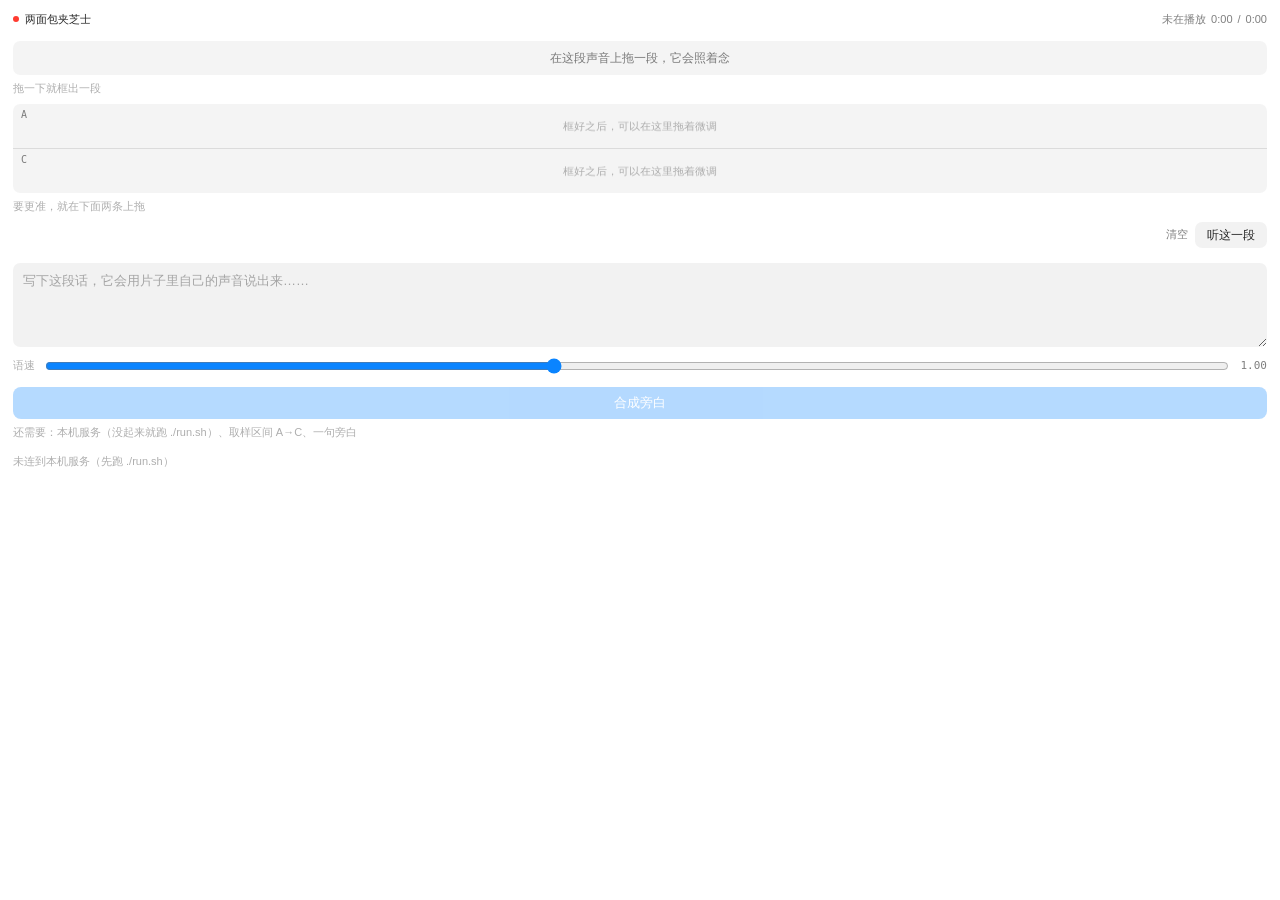
==== commit 86576f65: "refactor(panel): 取样改为拖一个选区，视图范围与插入点由系统决定，快捷键降为加速手段" ====
--- a/iina/ui/index.html
+++ b/iina/ui/index.html
@@ -78,32 +78,49 @@
   .dot.on { background: var(--accent); }
   .dot.off { background: var(--bad); }
 
-  /* 取样区间：6px 的一条浅槽。没取样时它就是空槽，本身就是说明 */
+  /*
+   * 选区条 —— 整个取样动作都发生在这里，它是唯一的操作面：
+   * 拖一下□出选区，拖把手改边界，拖里面整个挪，拖plot之外的空白处重来。
+   */
   .refrange { margin-top: 13px; }
-  .refbar {
-    position: relative; height: 6px; border-radius: 3px;
-    background: var(--sunken); overflow: hidden; cursor: pointer;
-  }
-  .refbar.empty { opacity: .55; }
-  .refbar .fill { position: absolute; top: 0; bottom: 0; background: var(--accent); opacity: .26; }
-  .refbar .edge { position: absolute; top: 0; bottom: 0; width: 2px; background: var(--accent); }
-  .refbar .rb { position: absolute; top: 0; bottom: 0; width: 2px; background: var(--label); opacity: .5; }
-  .refbar .rhead { position: absolute; top: 0; bottom: 0; width: 2px; background: var(--label); }
-  .refbar.on { box-shadow: inset 0 0 0 1px var(--accent); }
+  .range {
+    position: relative; height: 34px; border-radius: var(--rsm); overflow: hidden;
+    background: var(--sunken); cursor: crosshair; touch-action: none;
+  }
+  .range canvas { display: block; width: 100%; height: 34px; }
+  .range.blank canvas { opacity: .45; }
+  /* 覆盖层一律不吃指针：手势全由 canvas 统一处理 */
+  .range .sel { position: absolute; top: 0; bottom: 0; background: var(--accent); opacity: .15; pointer-events: none; }
+  .range .grip {
+    position: absolute; top: 0; bottom: 0; width: 2px; background: var(--accent); pointer-events: none;
+  }
+  .range .grip::after {
+    content: ""; position: absolute; top: 50%; left: -3px;
+    width: 8px; height: 15px; margin-top: -7.5px; border-radius: 2.5px; background: var(--accent);
+  }
+  .range .rb {
+    position: absolute; top: 0; bottom: 0; width: 2px; background: var(--label);
+    opacity: .5; pointer-events: none;
+  }
+  .range .rhead { position: absolute; top: 0; bottom: 0; width: 2px; background: var(--label); pointer-events: none; }
+  .range .invite {
+    position: absolute; inset: 0; display: flex; align-items: center; justify-content: center;
+    font-size: 12px; color: var(--label2); pointer-events: none; text-align: center; padding: 0 12px;
+  }
   .refmeta {
     display: flex; justify-content: space-between; gap: 8px; margin-top: 5px;
     font-size: 11px; color: var(--label2);
   }
   .refmeta .hint { color: var(--label3); }
 
-  /* 三条轴是一组，不是一个一个的盒子：共享一个容器，之间只用一条 hairline */
+  /* 两条轴是一组端点，不是一个一个的盒子；它们是同一个选区的两个放大镜 */
   .lanes {
-    margin-top: 9px; border-radius: var(--rsm); overflow: hidden; background: var(--sunken);
+    margin-top: 8px; border-radius: var(--rsm); overflow: hidden; background: var(--sunken);
   }
   .lane { position: relative; }
   .lane + .lane { border-top: 0.5px solid var(--hair); }
   .lane canvas {
-    display: block; width: 100%; height: 48px; touch-action: none; cursor: ew-resize;
+    display: block; width: 100%; height: 44px; touch-action: none; cursor: ew-resize;
   }
   .lane:hover canvas { background: var(--chip); }
   .laneTag {
@@ -162,9 +179,7 @@
   }
   .ptxt { position: relative; }
 
-  .tools { display: flex; align-items: center; gap: 7px; margin-top: 8px; }
-  .tools .lb { font-size: 11px; color: var(--label3); }
-  .tools input[type=range] { width: 62px; flex: none; }
+  .tools { display: flex; align-items: center; gap: 7px; margin-top: 7px; }
   .tools .sp { flex: 1; }
   @media (max-width: 252px) { .tools { flex-wrap: wrap; } }
 
@@ -179,6 +194,9 @@
 
   input[type=range] { accent-color: var(--accent); }
 
+  /* 重录时才需要的东西，第一次合成之前不占版面 */
+  .tune { display: none; }
+  .tune.show { display: block; }
   .slider { display: flex; align-items: center; gap: 8px; margin-top: 9px; font-size: 11px; color: var(--label3); }
   .slider input[type=range] { flex: 1; min-width: 0; }
   .slider .v {
@@ -244,54 +262,55 @@
     </span>
   </div>
 
-  <!-- 取样：这条 6px 的浅槽本身就是说明。没打点时它是空的，打过之后才被点亮。 -->
+  <!-- 取样。整个动作只有这一处：拖出一段就完事，不需要先打点再调精度再验证。 -->
   <div class="refrange">
-    <div class="refbar empty" id="refbar" title="点一下跳到该处">
-      <div class="fill" id="refFill" style="display:none"></div>
-      <div class="edge" id="refEdgeA" style="display:none"></div>
-      <div class="edge" id="refEdgeC" style="display:none"></div>
+    <div class="range blank" id="refbar" title="拖一下框出一段；拖两端改边界；点一下跳过去">
+      <canvas id="ov"></canvas>
+      <div class="sel" id="refFill" style="display:none"></div>
+      <div class="grip" id="refEdgeA" style="display:none"></div>
+      <div class="grip" id="refEdgeC" style="display:none"></div>
       <div class="rb" id="rbB" style="display:none"></div>
       <div class="rhead" id="rhead" style="display:none"></div>
+      <div class="invite" id="refEmpty">在这段声音上拖一段，它会照着念</div>
     </div>
     <div class="refmeta">
-      <span class="hint" id="refEmpty">取样：Alt+A 起点 · Alt+S 终点</span>
+      <span class="hint" id="hintRange"></span>
       <span id="rbLen"></span>
     </div>
   </div>
 
+  <!-- 两条轴是上面那段选区的两个端点放大镜：大家 second只在要把边界挪到字缝上时用 -->
   <div class="lanes">
     <div class="lane" data-role="a">
       <canvas id="lcA"></canvas>
       <span class="laneTag">A</span>
       <div class="laneTop">
-        <span class="cv unset" id="lvA">未打点</span>
+        <span class="cv unset" id="lvA">未取样</span>
         <button class="chip icon" id="lpA" data-play="a" title="听这一小段">▶</button>
-        <button class="chip icon" data-set="A" title="把播放头所在处设为 A">•</button>
+        <button class="chip icon" data-set="A" title="把播放头所在处挪到这里">•</button>
       </div>
     </div>
     <div class="lane" data-role="c">
       <canvas id="lcC"></canvas>
       <span class="laneTag">C</span>
       <div class="laneTop">
-        <span class="cv unset" id="lvC">未打点</span>
+        <span class="cv unset" id="lvC">未取样</span>
         <button class="chip icon" id="lpC" data-play="c" title="听这一小段">▶</button>
-        <button class="chip icon" data-set="C" title="把播放头所在处设为 C">•</button>
+        <button class="chip icon" data-set="C" title="把播放头所在处挪到这里">•</button>
       </div>
     </div>
   </div>
+  <div class="refmeta"><span class="hint" id="hintLane"></span></div>
 
   <div class="tools">
-    <span class="lb">波形</span>
-    <input type="range" id="zoom" min="0" max="5" step="1" value="2" title="这一轴看多宽，决定能微调到多细">
-    <span class="lb" id="zoom-v">±1.00s</span>
     <span class="sp"></span>
     <button class="link" id="btnReset">清空</button>
-    <button id="btnPrev" title="听 A→C 这整段，旁白就照它的语气来">听这一段</button>
+    <button id="btnPrev" title="听这一整段，旁白就照它的语气来">听这一段</button>
   </div>
 
   <textarea id="text" placeholder="写下这段话，它会用片子里自己的声音说出来……"></textarea>
 
-  <div class="slider">
+  <div class="slider tune" id="tuneBox">
     <span>语速</span>
     <input type="range" id="speed" min="0.7" max="1.4" step="0.05" value="1.0">
     <span class="v" id="speed-v">1.00</span>
@@ -343,12 +362,13 @@
             <canvas id="lcB"></canvas>
             <span class="laneTag">B</span>
             <div class="laneTop">
-              <span class="cv unset" id="lvB">未打点</span>
+              <span class="cv unset" id="lvB">未定点</span>
               <button class="chip icon" id="lpB" data-play="b" title="听这一小段">▶</button>
-              <button class="chip icon" data-set="B" title="把播放头所在处设为 B">•</button>
+              <button class="chip icon" data-set="B" title="把播放头所在处挪到这里">•</button>
             </div>
           </div>
         </div>
+        <div class="refmeta"><span class="hint" id="hintLane"></span></div>
         <div style="margin-top:9px">
           <button class="primary" id="btnGen2" disabled>
             <span class="pfill" id="gen2Fill"></span>
@@ -541,6 +561,15 @@
     send("clearMarks");
   }
 
+  /* 提示只在没做过的时候说一遍。做过了就永远不提 ——
+     常驻的说明是从说明书里搬来的，它会让人以为有件事一直没交代完。 */
+  function seenTip(k) {
+    try { return localStorage.getItem("bcb.tip." + k); } catch (e) { return null; }
+  }
+  function rememberTip(k) {
+    try { localStorage.setItem("bcb.tip." + k, "1"); } catch (e) { /* file:// 下可能不可用 */ }
+  }
+
   /* ---------- 波形轨道 ----------
    *
    * 一个点一条轴，各自以自己的打点为中心画同一段波形。
@@ -551,8 +580,7 @@
    * 要「打点附近一小段、固定毫秒级格宽」的波形，长片也一样快。
    */
 
-  var HALVES = [0.25, 0.5, 1, 2, 4, 8];    // 轨道可见的半窗口（秒）
-  var halfIdx = 2;
+  var LANE_HALF = 0.5;                      // 轴永远只看这个宽度：精细这一件事归它管
   var PEAKS = { a: null, b: null, c: null };
   var pending = { a: false, b: false, c: false };
   var dragging = null;
@@ -565,7 +593,7 @@
       CSSV[n] = s.getPropertyValue(n).trim();
     });
   }
-  function half() { return HALVES[halfIdx]; }
+  function half() { return LANE_HALF; }
 
   /** 打点不能越过邻居，也不能出界 —— 拖到底就停在那儿，不让它错位。 */
   function clampMark(role, t) {
@@ -626,7 +654,7 @@
     g.textAlign = "center";
     if (t === null) {
       g.fillStyle = CSSV["--muted"] || "#888";
-      g.fillText("打点后可以在这里拖着微调", w / 2, LANE_H / 2 + 4);
+      g.fillText("框好之后，可以在这里拖着微调", w / 2, LANE_H / 2 + 4);
       return;
     }
     if (p && p.peaks && p.peaks.length) {
@@ -724,7 +752,7 @@
   function refreshLanes() {
     ["a", "b", "c"].forEach(function (role) {
       var v = el("lv" + role.toUpperCase());
-      v.textContent = (st[role] === null) ? "未打点" : fmtMs(st[role]);
+      v.textContent = (st[role] === null) ? (role === "b" ? "未定点" : "未取样") : fmtMs(st[role]);
       v.className = "cv" + (st[role] === null ? " unset" : "");
       ensurePeaks(role);
       drawLane(role);
@@ -762,6 +790,7 @@
       try { cv.releasePointerCapture(e.pointerId); } catch (err) { /* 忽略 */ }
       if (!moved) return;
       send("setMarkAt", { role: role, t: st[role] });
+      rememberTip("lane");
       if (st.playing && st.playRole === role) {
         playLane(role);   // 边听边挪：松手就接着从新位置播，不必再点一次
       } else {
@@ -772,39 +801,122 @@
     cv.addEventListener("pointercancel", function () { dragging = null; });
   });
 
-  el("zoom").oninput = function (e) {
-    halfIdx = (+e.target.value) || 0;
-    el("zoom-v").textContent = "±" + half().toFixed(2) + "s";
-    // 缩放一变，需要的分辨率与窗口长度都变了，缓存全部作废
-    PEAKS = { a: null, b: null, c: null };
-    refreshLanes();
-  };
 
   /**
    * 参考条。整片的进度不用在面板里再画一条（播放器自己就有），
    * 但「旁白要照着来的那一段」值得单独一条：常驻着，没打点时是空骨架，
    * 打齐了就在里面画出 A→C，B 的位置也标在上面。
    */
+  /* ---------- 取样条 ----------
+   *
+   * 取样在这儿只用一个手势：拖一下，框出一段。
+   *
+   * 没有「Alt+A 打起点 → 换个精度档 → 拖轴微调 → Alt+S 打终点 → 再调 → 点试听」
+   * 这条路了。那些是系统给自己加的工序，不是用户要做的决定。
+   * 视图该显示多宽也不用人事先选：有选区时自动聚焦到选区（两端留余量），
+   * 没选区时跟着播放头走 —— 要取样，你多半正在听那儿。原来那个「波形宽度」
+   * 滑块就是为这同一个视图要同时服务「看全貌」和「看毫秒」的冲突打的补丁，
+   * 现在这两个目的分给了两个视图，补丁就可以不要了。
+   */
+
+  var OV = null;                 // 取样条此刻显示的这一段波形
+  var ovPending = false;
+  var OV_MAX = 60;               // 一次最多取这么长
+  var dragOv = null;             // 拖动手势：在哪儿按下、此刻是哪种手势
+
+  /** 这条条此刻显示的是哪一段时间 */
+  function viewOf() {
+    var dur = (st.dur > 0) ? st.dur : 0;
+    // 拖动过程中视图必须钉住：一边拖一边缩放，手会完全找不到位置
+    if (dragOv && dragOv.view) return dragOv.view;
+    if (st.a !== null && st.c !== null && st.c > st.a) {
+      var pad = Math.max(0.6, (st.c - st.a) * 0.12);
+      var hi = (dur > 0) ? dur : (st.c + pad);
+      var t0 = Math.max(0, st.a - pad), t1 = Math.min(hi, st.c + pad);
+      if (t1 - t0 < 0.2) t1 = t0 + 0.2;
+      return { t0: t0, t1: t1 };
+    }
+    if (dur > 0 && dur <= OV_MAX) return { t0: 0, t1: dur };
+    var hsp = OV_MAX / 2;
+    var c = (dur > OV_MAX) ? Math.max(hsp, Math.min(dur - hsp, st.pos)) : hsp;
+    return { t0: Math.max(0, c - hsp), t1: Math.min(dur || OV_MAX, c + hsp) };
+  }
+
+  function ensureOverview() {
+    if (!st.path) { OV = null; return; }
+    var v = viewOf();
+    var span = v.t1 - v.t0;
+    if (span <= 0) return;
+    // 手上这段已经盖住了要显示的区间就别再要一次，来回拖的时候这点很重要
+    if (OV && OV.t0 <= v.t0 + 0.05 && OV.t0 + OV.span >= v.t1 - 0.05) { drawOverview(); return; }
+    if (ovPending) return;
+    ovPending = true;
+    fetch(API + "/api/peaks?path=" + encodeURIComponent(st.path) +
+          "&center=" + ((v.t0 + v.t1) / 2) + "&span=" + Math.min(OV_MAX, span))
+      .then(function (r) { return r.json(); })
+      .then(function (d) {
+        ovPending = false;
+        if (d && d.peaks) { OV = d; drawOverview(); }
+      })
+      .catch(function () { ovPending = false; });
+  }
+
+  function drawOverview() {
+    var cv = el("ov");
+    if (!cv || !cv.getContext) return;
+    var w = cv.clientWidth || 240, h = 34;
+    if (!w) return;
+    var dpr = window.devicePixelRatio || 1;
+    if (cv.width !== Math.round(w * dpr)) {
+      cv.width = Math.round(w * dpr); cv.height = Math.round(h * dpr);
+    }
+    var g = cv.getContext("2d");
+    g.setTransform(dpr, 0, 0, dpr, 0, 0);
+    g.clearRect(0, 0, w, h);
+    var v = viewOf(), p = OV;
+    if (!p || !p.peaks || !p.peaks.length) return;
+    var has = st.a !== null && st.c !== null && st.c > st.a;
+    var plain = CSSV["--muted"] || "#888";
+    var lit = CSSV["--brand"] || "#0a84ff";
+    for (var x = 0; x < w; x++) {
+      var ta = v.t0 + (x / w) * (v.t1 - v.t0);
+      var tb = v.t0 + ((x + 1) / w) * (v.t1 - v.t0);
+      var i0 = Math.floor((ta - p.t0) / p.res), i1 = Math.ceil((tb - p.t0) / p.res);
+      if (i1 <= i0) i1 = i0 + 1;
+      if (i0 < 0) i0 = 0;
+      if (i1 > p.peaks.length) i1 = p.peaks.length;
+      if (i0 >= p.peaks.length) continue;
+      var val = 0;
+      for (var i = i0; i < i1; i++) { if (p.peaks[i] > val) val = p.peaks[i]; }
+      // 框里的是被选中的内容，画得实；框外是背景，压暗
+      var isSel = has && ta >= st.a && ta <= st.c;
+      g.fillStyle = isSel ? lit : plain;
+      var bh = Math.max(1, val * (h - 10));
+      g.fillRect(x, (h - bh) / 2, 1, bh);
+    }
+  }
+
   function paintRefbar() {
     var ok = st.a !== null && st.c !== null && st.c > st.a;
     var bar = el("refbar");
-    bar.className = "refbar" + (ok ? "" : " empty");
+    bar.className = "range" + (ok ? "" : " blank");
     el("refEmpty").style.display = ok ? "none" : "flex";
     el("refFill").style.display = ok ? "block" : "none";
     el("refEdgeA").style.display = ok ? "block" : "none";
     el("refEdgeC").style.display = ok ? "block" : "none";
+    el("hintRange").textContent = seenTip("range") ? "" : "拖一下就框出一段";
+    el("hintLane").textContent = seenTip("lane") ? "" : "要更准，就在下面两条上拖";
+    ensureOverview();
     if (!ok) {
       el("rbLen").textContent = "";
       el("rbB").style.display = "none";
       el("rhead").style.display = "none";
       return;
     }
-    var span = st.c - st.a;
-    var at = function (t) { return ((t - st.a) / span * 100) + "%"; };
-
+    var v = viewOf();
+    var at = function (t) { return (((t - v.t0) / (v.t1 - v.t0)) * 100) + "%"; };
     el("refFill").style.left = at(st.a);
-    el("refFill").style.right = "auto";
-    el("refFill").style.width = ((st.c - st.a) / span * 100) + "%";
+    el("refFill").style.width = (((st.c - st.a) / (v.t1 - v.t0)) * 100) + "%";
     el("refEdgeA").style.left = at(st.a);
     el("refEdgeC").style.left = at(st.c);
 
@@ -812,32 +924,100 @@
     el("rbB").style.display = hasB ? "block" : "none";
     if (hasB) el("rbB").style.left = at(st.b);
 
-    // 播放头只在落进 A→C 时才画：在这段之外，它对试听没有意义
-    var inside = st.pos >= st.a && st.pos <= st.c;
-    el("rhead").style.display = inside ? "block" : "none";
-    if (inside) el("rhead").style.left = at(st.pos);
-
-    el("rbLen").textContent = "取样 " + span.toFixed(2) + " 秒" +
-      (hasB ? " · B 在 " + (st.b - st.a).toFixed(2) + "s" : "");
-
-    // 正在播的就是 A→C 时把这条点亮，说明「现在听的是这一段」
-    var pr = st.prange;
-    var on = !!(st.playing && pr && pr.from <= st.a + 0.01 && pr.to >= st.c - 0.01);
-    if (on) bar.className = "refbar on";
-  }
-
-  // 点条上任意一处就跳过去 —— 想从中间听一句，不必先拖播放器
-  el("refbar").addEventListener("click", function (e) {
-    if (!(st.a !== null && st.c !== null && st.c > st.a)) return;
-    var box = el("refbar");
-    var r = (box.getBoundingClientRect && box.getBoundingClientRect()) ||
-            { left: 0, width: box.clientWidth || 0 };
+    // 播放头落在这一段里才画：它说的始终是条上这一小段的事
+    var inView = st.pos >= v.t0 && st.pos <= v.t1;
+    el("rhead").style.display = inView ? "block" : "none";
+    if (inView) el("rhead").style.left = at(st.pos);
+
+    el("rbLen").textContent = "取样 " + (st.c - st.a).toFixed(2) + " 秒" +
+      (hasB ? " · 插在 " + (st.b - st.a).toFixed(2) + "s" : "");
+  }
+
+  /* 手势：pointerdown 一落下去就定了性 ——
+     落在把手上是改边界，落在框里是整段挪，落在框外是重新框。
+     抬起来发现哪儿都没动，那就算点了一下：跳过去听。 */
+  var ovCv = el("ov");
+
+  function ovRect() {
+    return (ovCv.getBoundingClientRect && ovCv.getBoundingClientRect()) ||
+           { left: 0, width: ovCv.clientWidth || 240 };
+  }
+  function ovTime(e) {
+    var v = viewOf(), r = ovRect();
     var f = Math.min(1, Math.max(0, (e.clientX - (r.left || 0)) / (r.width || 1)));
-    var t = st.a + f * (st.c - st.a);
-    st.pos = t;                 // 插件下一轮才把新位置推回来，先自己挪一下
-    send("goto", { t: t });
+    return v.t0 + f * (v.t1 - v.t0);
+  }
+
+  ovCv.addEventListener("pointerdown", function (e) {
+    if (!st.path) return;
+    var has = st.a !== null && st.c !== null && st.c > st.a;
+    var t = ovTime(e);
+    var v = viewOf();
+    var tol = (10 / (ovCv.clientWidth || 240)) * (v.t1 - v.t0);
+    var mode = "new";
+    if (has) {
+      if (Math.abs(t - st.a) <= tol) mode = "a";
+      else if (Math.abs(t - st.c) <= tol) mode = "c";
+      else if (t > st.a && t < st.c) mode = "move";
+    }
+    dragOv = { mode: mode, startT: t, lastT: t, moved: false, view: v, a0: st.a, c0: st.c };
+    if (mode === "new") { st.a = t; st.c = t; }   // 零宽起步，拖到哪儿就框到哪儿
+    try { ovCv.setPointerCapture(e.pointerId); } catch (err) { /* 忽略 */ }
+    e.preventDefault();
+  });
+
+  ovCv.addEventListener("pointermove", function (e) {
+    if (!dragOv) return;
+    var t = ovTime(e);
+    if (Math.abs(t - dragOv.startT) > 0.01) dragOv.moved = true;
+    dragOv.lastT = t;
+    var v = viewOf();
+    var lo = Math.max(0, v.t0);
+    var hi = Math.min((st.dur > 0 ? st.dur : Infinity), v.t1);
+    function cl(x) { return Math.min(Math.max(x, lo), hi); }
+
+    if (dragOv.mode === "a") {
+      st.a = cl(t);
+      if (st.a > st.c) { var swap = st.a; st.a = st.c; st.c = swap; dragOv.mode = "c"; }
+    } else if (dragOv.mode === "c") {
+      st.c = cl(t);
+      if (st.c < st.a) { var swap2 = st.c; st.c = st.a; st.a = swap2; dragOv.mode = "a"; }
+    } else if (dragOv.mode === "move") {
+      var len = dragOv.c0 - dragOv.a0;
+      var na = Math.max(lo, Math.min(hi - len, dragOv.a0 + (t - dragOv.startT)));
+      st.a = na; st.c = na + len;
+    } else {
+      st.a = Math.min(dragOv.startT, t);
+      st.c = Math.max(dragOv.startT, t);
+    }
     paint();
   });
+
+  function endOvDrag() {
+    if (!dragOv) return;
+    var d = dragOv;
+    dragOv = null;
+    if (!d.moved) {
+      // 没挪过就是点了一下：跳过去听，选区别乱动
+      st.a = d.a0; st.c = d.c0;
+      st.pos = d.lastT;
+      send("goto", { t: d.lastT });
+      paint();
+      return;
+    }
+    rememberTip("range");
+    // 只把真正动过的那一端交出去，别为了省事两边都发一遍
+    if (st.a !== null && st.a !== d.a0) send("setMarkAt", { role: "a", t: st.a });
+    if (st.c !== null && st.c !== d.c0) send("setMarkAt", { role: "c", t: st.c });
+    // 松手就把播放器挪到刚动过的那一端：手指定到哪儿听到哪儿，
+    // 不用为了确认而专门去点「听这一段」
+    var focus = (d.mode === "a" || d.mode === "new") ? st.a : st.c;
+    st.pos = focus;
+    send("goto", { t: focus });
+    paint();
+  }
+  ovCv.addEventListener("pointerup", endOvDrag);
+  ovCv.addEventListener("pointercancel", endOvDrag);
 
   /* ---------- 旁白播放：合成出来的那一段由网页自己播 ----------
    * 参考监听的是原声，得交给播放器；旁白是面板自己产出的文件，
@@ -999,7 +1179,9 @@
     var m = missing();
     var canGen = !busy && m.length === 0;
     el("btnGen").disabled = !canGen;
-    el("genTxt").textContent = busy ? (st.msg || "正在合成…") : "合成旁白";
+    el("genTxt").textContent = busy ? (st.msg || "正在合成…")
+                                    : (st.result ? "重录一次" : "合成旁白");
+    el("tuneBox").className = st.result ? "slider tune show" : "slider tune";
     el("genFill").style.width = busy ? (st.stageProgress * 100) + "%" : "0%";
     el("genWhy").textContent = busy ? "" : (m.length ? "还需要：" + m.join("、")
                                                      : "会用 A→C 这一段的音色念出来");
@@ -1078,7 +1260,21 @@
     var open = box.style.display === "none";
     box.style.display = open ? "block" : "none";
     el("btnStitchToggle").textContent = open ? "收起" : "或者，就在这里插回去";
-    if (open) { ensurePeaks("b"); drawLane("b"); }
+    if (open) {
+      // 插入点默认就是播放头：旁白本来就该接在刚听过的那一处，
+      // 不值得为它再记一个快捷键、再走一遍「打点 — 微调」
+      if (st.b === null && st.a !== null && st.c !== null) {
+        // 播放头多半正压在刚拖过的那一端上，插在端点上没有意义 —— 这时退到中间
+        var atEnd = st.pos <= st.a + (st.c - st.a) * 0.05 ||
+                    st.pos >= st.c - (st.c - st.a) * 0.05;
+        var t = atEnd ? st.a + (st.c - st.a) / 2
+                      : Math.max(st.a + 0.001, Math.min(st.c - 0.001, st.pos));
+        st.b = t;
+        send("setMarkAt", { role: "b", t: t });
+      }
+      ensurePeaks("b"); drawLane("b");
+      paint();          // B 是这儿冒出来的，得当场画出来，不能等插件下一轮推
+    }
   });
 
   el("text").addEventListener("input", paint);
@@ -1091,7 +1287,6 @@
   });
 
   readCss();
-  el("zoom-v").textContent = "±" + half().toFixed(2) + "s";
   paint();
 })();
 </script>
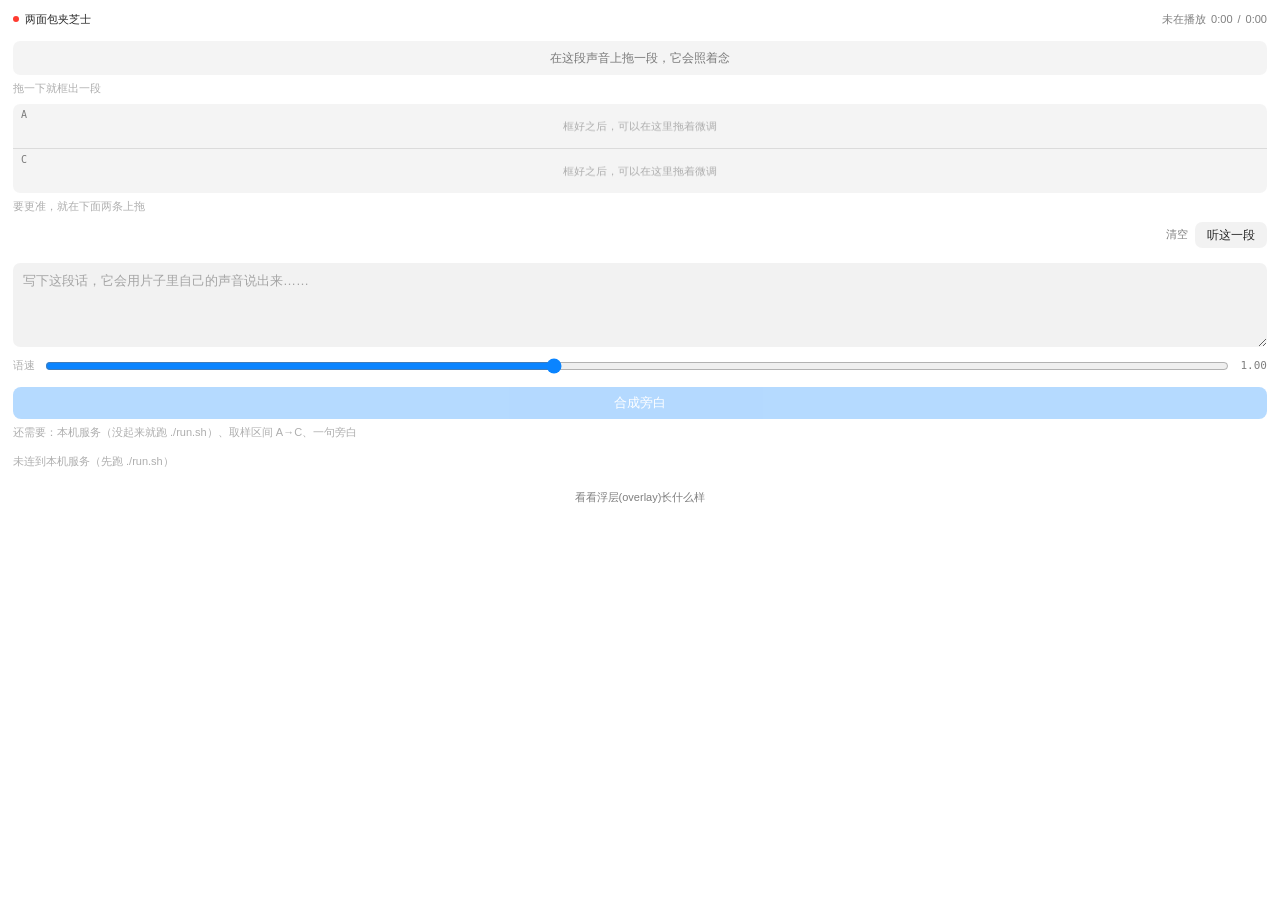
==== commit 4f769991: "experiment: 面板加浮层预览按钮,对比 overlay 与 sidebar 形态" ====
--- a/iina/ui/index.html
+++ b/iina/ui/index.html
@@ -381,6 +381,10 @@
   </div>
 
   <div class="status" id="st"></div>
+
+  <div class="footrow" style="margin-top:16px;text-align:center">
+    <button class="link" id="btnOv">看看浮层(overlay)长什么样</button>
+  </div>
 
 <script>
 (function () {
@@ -1280,6 +1284,12 @@
   el("text").addEventListener("input", paint);
   el("btnGen").addEventListener("click", function () { run("narration"); });
   el("btnGen2").addEventListener("click", function () { run("sandwich"); });
+  var overlayOn = false;
+  el("btnOv").addEventListener("click", function () {
+    overlayOn = !overlayOn;
+    send("previewOverlay", { on: overlayOn });
+    el("btnOv").textContent = overlayOn ? "收起浮层预览" : "看看浮层(overlay)长什么样";
+  });
   el("btnReveal").addEventListener("click", function () {
     var p = st.result && (st.result.out_wav || st.result.out_dir);
     if (!p) return;
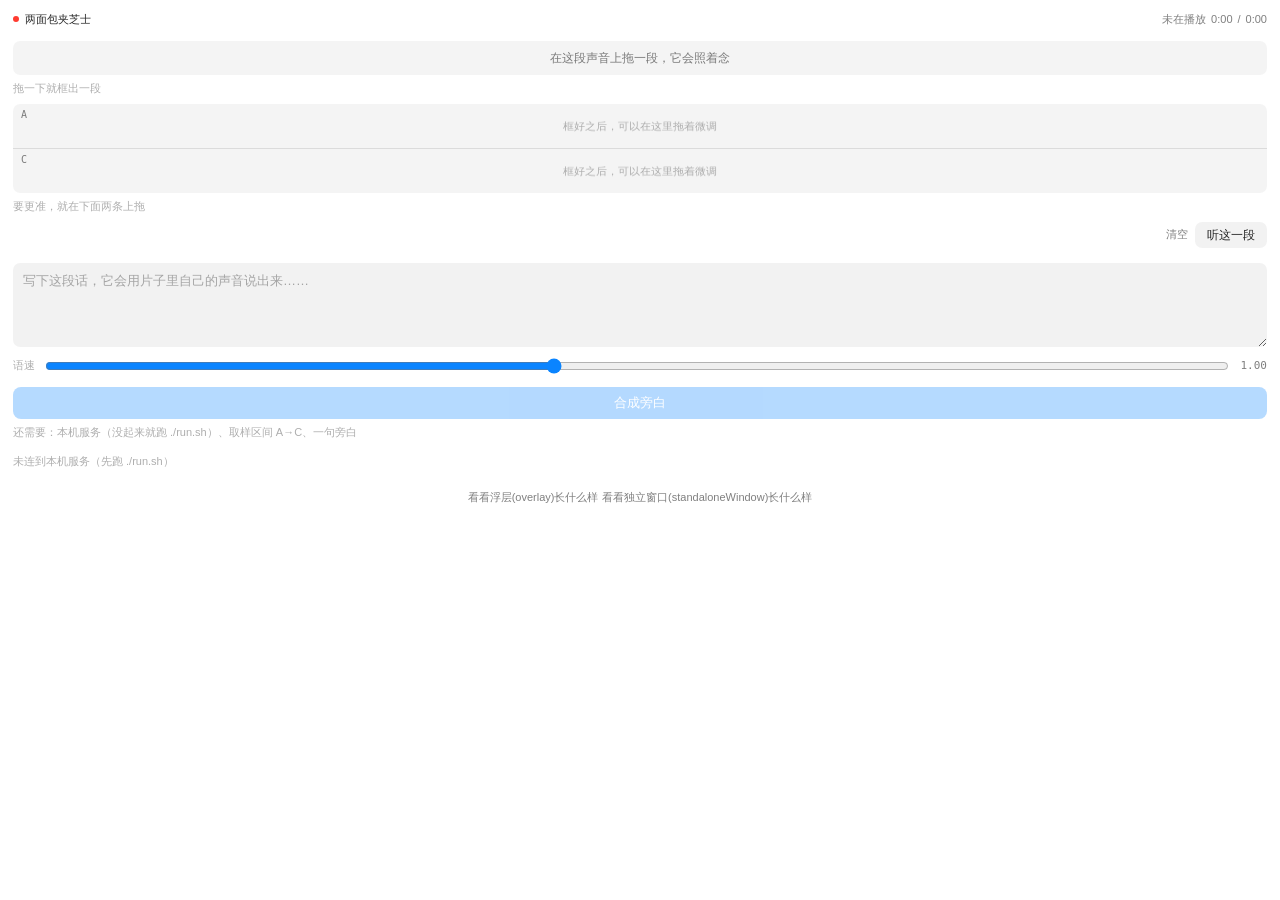
==== commit 126804c1: "new card structure draft" ====
--- a/iina/ui/index.html
+++ b/iina/ui/index.html
@@ -384,6 +384,7 @@
 
   <div class="footrow" style="margin-top:16px;text-align:center">
     <button class="link" id="btnOv">看看浮层(overlay)长什么样</button>
+    <button class="link" id="btnSw">看看独立窗口(standaloneWindow)长什么样</button>
   </div>
 
 <script>
@@ -1290,6 +1291,12 @@
     send("previewOverlay", { on: overlayOn });
     el("btnOv").textContent = overlayOn ? "收起浮层预览" : "看看浮层(overlay)长什么样";
   });
+  var swOn = false;
+  el("btnSw").addEventListener("click", function () {
+    swOn = !swOn;
+    send("previewStandalone", { on: swOn });
+    el("btnSw").textContent = swOn ? "收起独立窗口预览" : "看看独立窗口(standaloneWindow)长什么样";
+  });
   el("btnReveal").addEventListener("click", function () {
     var p = st.result && (st.result.out_wav || st.result.out_dir);
     if (!p) return;
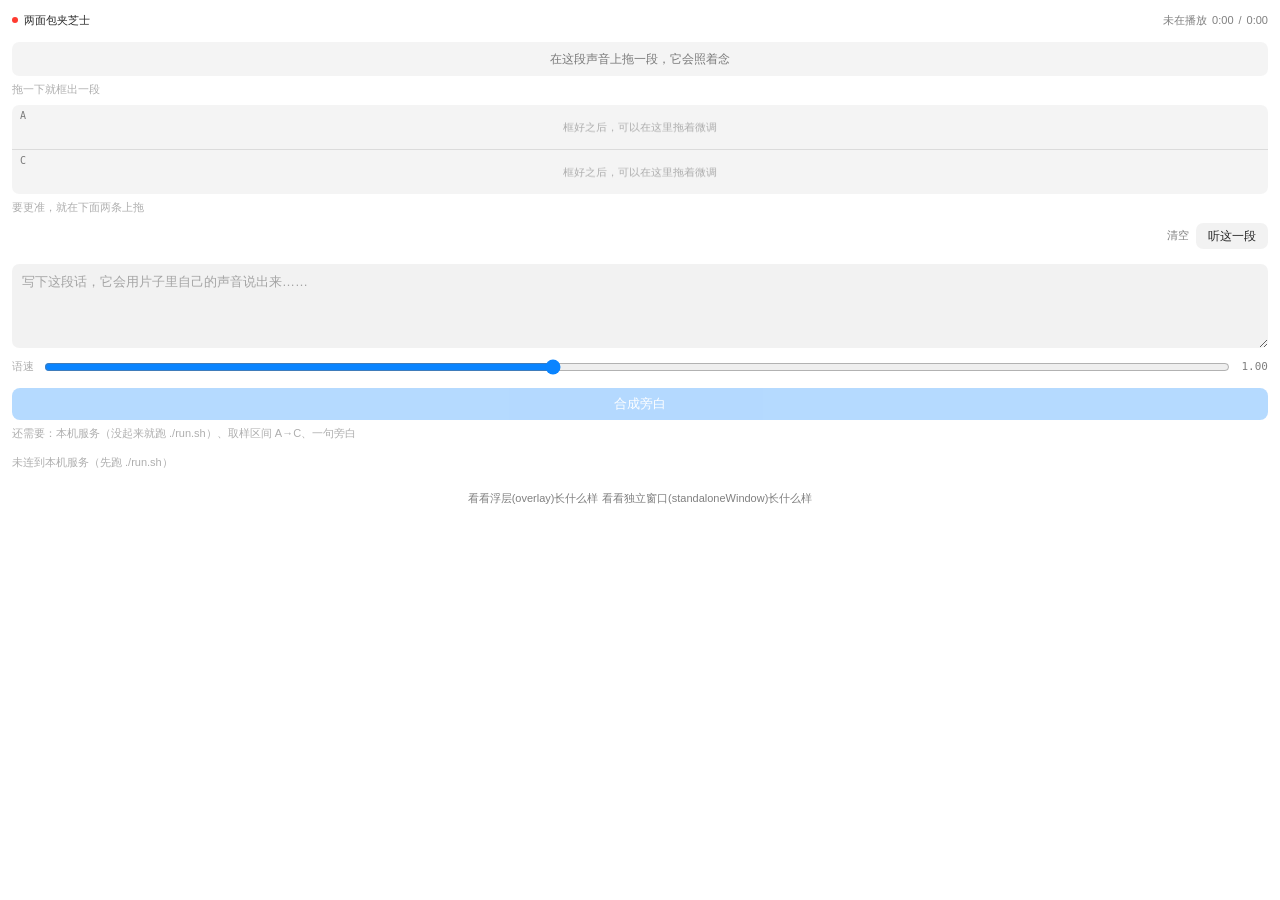
==== commit 8b5986c0: "iina: 面板窗口内边距统一到间距标尺 s3 窗口（侧栏）本身是最外层那张卡片，内边距 11/13/13 三个都不是标尺值，统一 12px。" ====
--- a/iina/ui/index.html
+++ b/iina/ui/index.html
@@ -59,7 +59,7 @@
   * { box-sizing: border-box; }
   body {
     margin: 0;
-    padding: 11px 13px 13px;
+    padding: 12px;                 /* 窗口本身是最外层那张卡片：内边距统一 s3（12px） */
     background: transparent;
     color: var(--label);
     font: 13px/1.5 -apple-system, "SF Pro Text", "PingFang SC", "Helvetica Neue", sans-serif;
